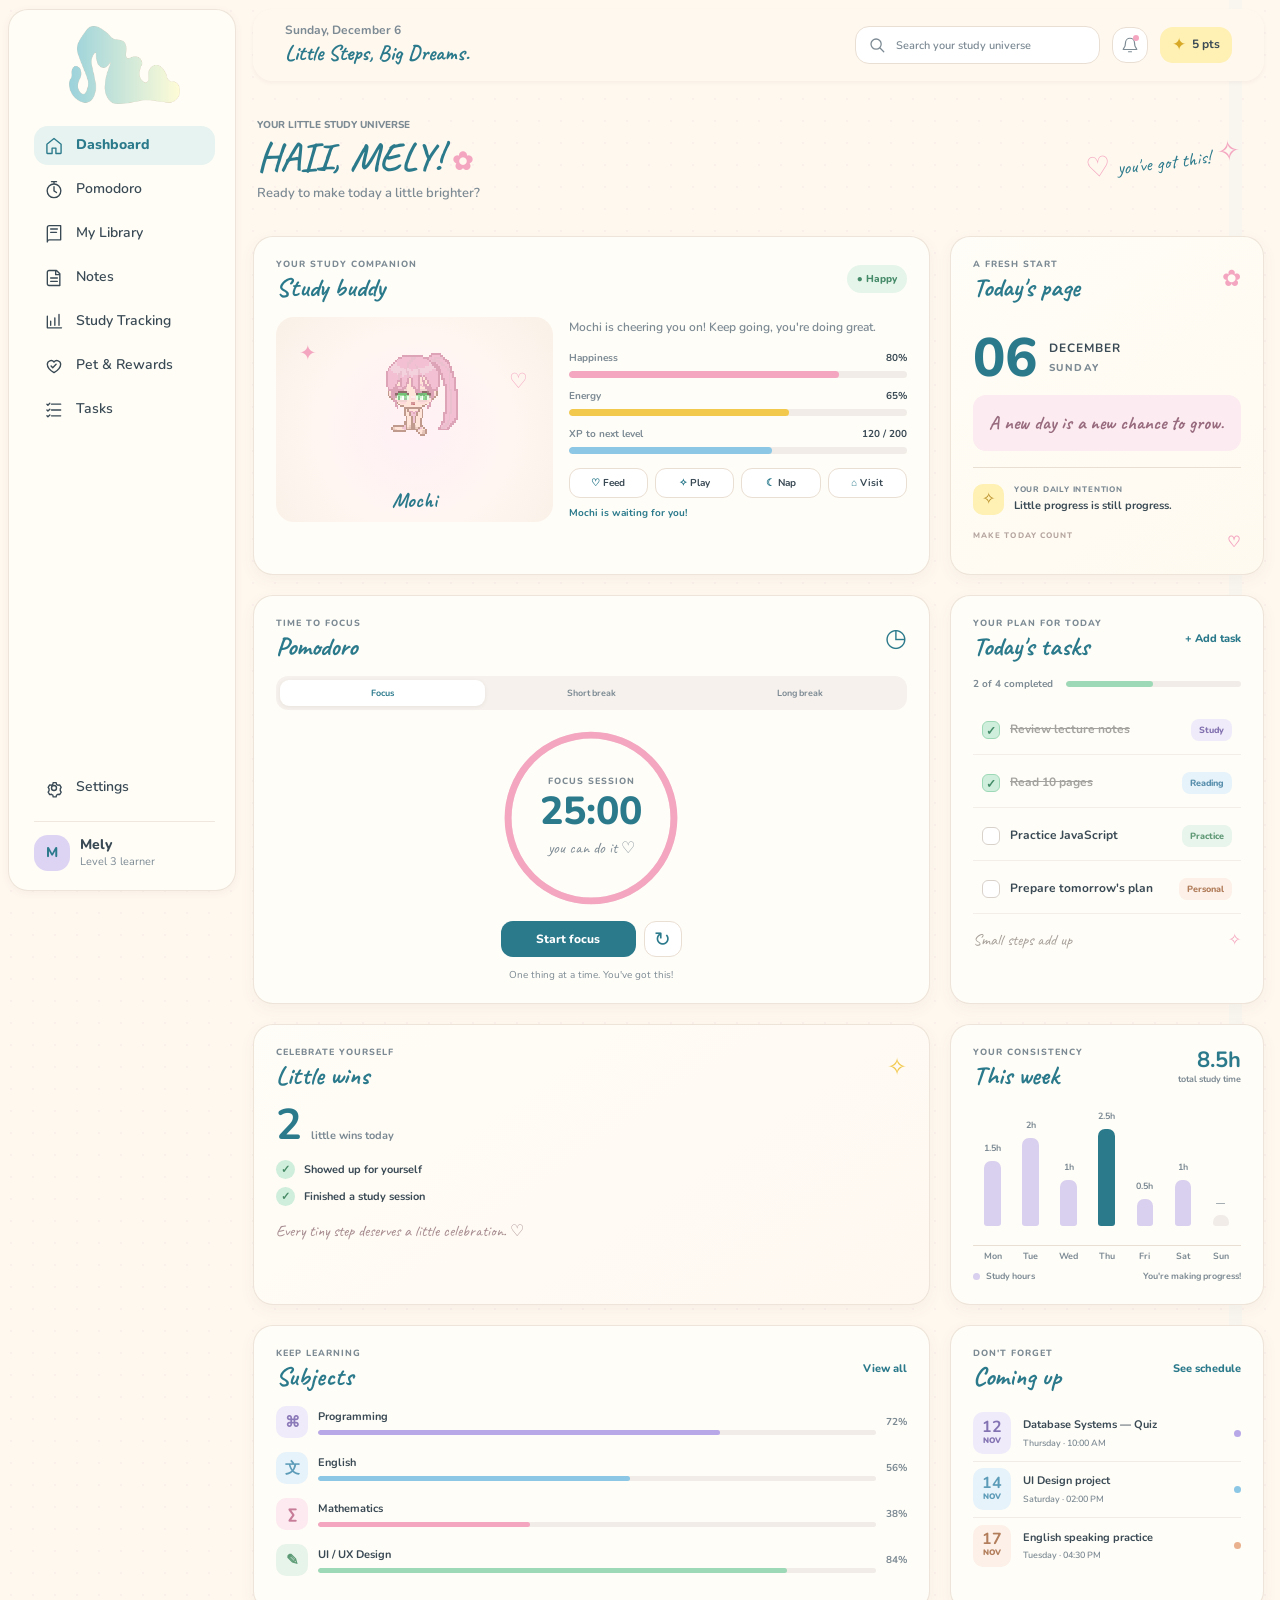
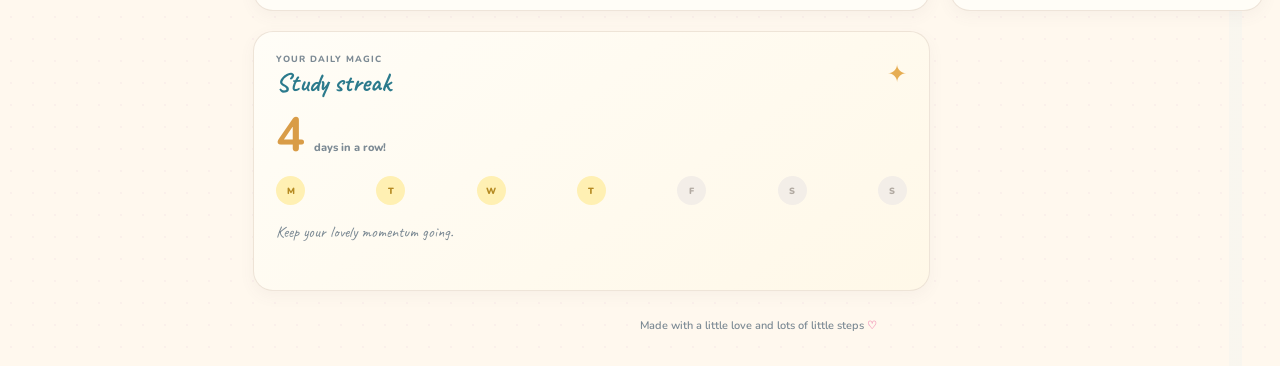
==== frontend/index.html @ 2588ed0c "Add missing MELIO project files" ====
<!DOCTYPE html>
<html lang="en">
<head>
  <meta charset="UTF-8">
  <meta name="viewport" content="width=device-width, initial-scale=1.0">
  <meta name="theme-color" content="#fff8ee">
  <title>Dashboard | MELIO</title>
  <link rel="preconnect" href="https://fonts.googleapis.com">
  <link rel="preconnect" href="https://fonts.gstatic.com" crossorigin>
  <link href="https://fonts.googleapis.com/css2?family=Caveat:wght@600;700&family=Nunito:wght@400;500;600;700;800&display=swap" rel="stylesheet">
  <link rel="stylesheet" href="css/style.css">
  <link rel="stylesheet" href="css/layout.css">
  <link rel="stylesheet" href="css/components.css">
  <link rel="stylesheet" href="css/pages.css">
</head>
<body class="dashboard-page">
  <div class="dashboard-shell">
    <aside class="sidebar" id="sidebar" aria-label="Main navigation">
      <a class="sidebar-brand" href="index.html" aria-label="MELIO home">
        <img src="assets/images/logo2.png" alt="MELIO" class="sidebar-logo">
      </a>

      <button class="sidebar-toggle" id="sidebar-toggle" type="button" aria-label="Collapse sidebar" aria-expanded="true">
        <svg viewBox="0 0 24 24" aria-hidden="true"><path d="M14.5 5 7.5 12l7 7"/></svg>
      </button>

      <nav class="sidebar-nav">
        <a class="nav-link active" href="index.html" data-page="dashboard" title="Dashboard">
          <svg viewBox="0 0 24 24" aria-hidden="true"><path d="m3.5 10 8.5-7 8.5 7v10a1 1 0 0 1-1 1h-5.2v-6.5H9.7V21H4.5a1 1 0 0 1-1-1z"/></svg><span>Dashboard</span>
        </a>
        <a class="nav-link" href="#pomodoro" data-page="pomodoro" title="Pomodoro">
          <svg viewBox="0 0 24 24" aria-hidden="true"><circle cx="12" cy="13" r="8.2"/><path d="M12 8v5l3 2M9 2h6M12 2v2"/></svg><span>Pomodoro</span>
        </a>
        <a class="nav-link" href="#library" data-page="library" title="My Library">
          <svg viewBox="0 0 24 24" aria-hidden="true"><path d="M4 4.5A2.5 2.5 0 0 1 6.5 2H20v17H6.5A2.5 2.5 0 0 0 4 21.5zM4 4.5v17M8 6h8M8 10h7"/></svg><span>My Library</span>
        </a>
        <a class="nav-link" href="#notes" data-page="notes" title="Notes">
          <svg viewBox="0 0 24 24" aria-hidden="true"><path d="M6 3h9l4 4v14H6a2 2 0 0 1-2-2V5a2 2 0 0 1 2-2zM14 3v5h5M8 12h8M8 16h8"/></svg><span>Notes</span>
        </a>
        <a class="nav-link" href="#tracking" data-page="tracking" title="Study Tracking">
          <svg viewBox="0 0 24 24" aria-hidden="true"><path d="M4 19V5M4 19h17M8 16v-5M13 16V7M18 16V3"/></svg><span>Study Tracking</span>
        </a>
        <a class="nav-link" href="#pet" data-page="pet" title="Pet & Rewards">
          <svg viewBox="0 0 24 24" aria-hidden="true"><path d="M12 20s-8-4.6-8-10a4.5 4.5 0 0 1 8-2.8A4.5 4.5 0 0 1 20 10c0 5.4-8 10-8 10z"/><path d="m8.5 12 2 2 4-4"/></svg><span>Pet &amp; Rewards</span>
        </a>
        <a class="nav-link" href="#tasks" data-page="tasks" title="Tasks">
          <svg viewBox="0 0 24 24" aria-hidden="true"><path d="M9 5h11M9 12h11M9 19h11M3.5 5l1.2 1.2L7 4M3.5 12l1.2 1.2L7 11M3.5 19l1.2 1.2L7 18"/></svg><span>Tasks</span>
        </a>
      </nav>

      <div class="sidebar-bottom">
        <a class="nav-link" href="#settings" data-page="settings" title="Settings">
          <svg viewBox="0 0 24 24" aria-hidden="true"><circle cx="12" cy="12" r="3"/><path d="m19.4 15 .1.1 1.1 1.8-1.8 3.1-2.1-.5a8 8 0 0 1-1.7 1l-.4 2.1h-3.6l-.4-2.1a8 8 0 0 1-1.7-1l-2.1.5L5 16.9l1.1-1.8a8 8 0 0 1 0-2l-1.1-1.8 1.8-3.1 2.1.5a8 8 0 0 1 1.7-1l.4-2.1h3.6l.4 2.1a8 8 0 0 1 1.7 1l2.1-.5 1.8 3.1-1.1 1.8a8 8 0 0 1 0 2z"/></svg><span>Settings</span>
        </a>
        <div class="profile-mini">
          <div class="profile-avatar">M</div>
          <div class="profile-copy"><strong>Mely</strong><span>Level 3 learner</span></div>
        </div>
      </div>
    </aside>

    <main class="dashboard-main">
      <header class="topbar">
        <div class="topbar-copy">
          <span class="today-date" id="today-date">Tuesday, November 10</span>
          <p class="topbar-slogan">Little Steps, Big Dreams.</p>
        </div>
        <div class="topbar-actions">
          <label class="search-box">
            <svg viewBox="0 0 24 24" aria-hidden="true"><circle cx="10.8" cy="10.8" r="6.8"/><path d="m16 16 5 5"/></svg>
            <input id="dashboard-search" type="search" placeholder="Search your study universe" aria-label="Search dashboard">
          </label>
          <button class="icon-button notification-button" type="button" aria-label="Notifications">
            <svg viewBox="0 0 24 24" aria-hidden="true"><path d="M18 9a6 6 0 0 0-12 0c0 7-3 7-3 9h18c0-2-3-2-3-9M10 21h4"/></svg><i></i>
          </button>
          <div class="points-chip"><span class="star">✦</span><strong id="points-total">5 pts</strong></div>
        </div>
      </header>

      <section class="welcome-row">
        <div>
          <p class="eyebrow">YOUR LITTLE STUDY UNIVERSE</p>
          <h1>HAII, MELY! <span class="wave">✿</span></h1>
          <p class="welcome-subtitle">Ready to make today a little brighter?</p>
        </div>
        <div class="welcome-sticker" aria-hidden="true">♡ <span>you've got this!</span> ✧</div>
      </section>

      <section class="dashboard-grid" aria-label="Dashboard overview">
        <article class="dash-card study-buddy-card" id="pet">
          <div class="card-heading">
            <div><span class="card-kicker">YOUR STUDY COMPANION</span><h2>Study buddy</h2></div>
            <span class="soft-pill mint-pill">● Happy</span>
          </div>
          <div class="buddy-content">
            <div class="buddy-art">
              <span class="buddy-spark spark-one">✦</span><span class="buddy-spark spark-two">♡</span>
              <img src="assets/images/pet/dashboard pet.png" alt="Your study pet, Mochi" onerror="this.src='assets/images/pet/pet1.png'">
              <span class="buddy-name">Mochi</span>
            </div>
            <div class="buddy-stats">
              <p class="buddy-message">Mochi is cheering you on! Keep going, you're doing great.</p>
              <div class="stat-line"><div class="stat-label"><span>Happiness</span><strong>80%</strong></div><div class="progress-track pink-track"><span style="width:80%"></span></div></div>
              <div class="stat-line"><div class="stat-label"><span>Energy</span><strong>65%</strong></div><div class="progress-track yellow-track"><span style="width:65%"></span></div></div>
              <div class="stat-line"><div class="stat-label"><span>XP to next level</span><strong>120 / 200</strong></div><div class="progress-track blue-track"><span style="width:60%"></span></div></div>
              <div class="buddy-actions">
                <button class="pet-action" data-pet-action="Feed"><span>♡</span>Feed</button>
                <button class="pet-action" data-pet-action="Play"><span>✧</span>Play</button>
                <button class="pet-action" data-pet-action="Nap"><span>☾</span>Nap</button>
                <button class="pet-action" data-pet-action="Visit"><span>⌂</span>Visit</button>
              </div>
              <p class="pet-feedback" id="pet-feedback" aria-live="polite">Mochi is waiting for you!</p>
            </div>
          </div>
        </article>

        <article class="dash-card today-page-card">
          <div class="card-heading"><div><span class="card-kicker">A FRESH START</span><h2>Today's page</h2></div><span class="tiny-flower">✿</span></div>
          <div class="page-date"><span id="page-day">10</span><div><strong id="page-month">NOVEMBER</strong><small id="page-weekday">TUESDAY</small></div></div>
          <div class="page-note">A new day is a new chance to grow.</div>
          <div class="page-divider"></div>
          <div class="page-goal"><span class="goal-icon">✧</span><div><small>YOUR DAILY INTENTION</small><strong>Little progress is still progress.</strong></div></div>
          <div class="page-bottom"><span>MAKE TODAY COUNT</span><span>♡</span></div>
        </article>

        <article class="dash-card pomodoro-card" id="pomodoro">
          <div class="card-heading"><div><span class="card-kicker">TIME TO FOCUS</span><h2>Pomodoro</h2></div><span class="timer-icon">◷</span></div>
          <div class="timer-tabs" role="group" aria-label="Timer mode">
            <button class="timer-tab active" data-minutes="25" data-mode="Focus">Focus</button>
            <button class="timer-tab" data-minutes="5" data-mode="Short break">Short break</button>
            <button class="timer-tab" data-minutes="15" data-mode="Long break">Long break</button>
          </div>
          <div class="timer-face">
            <svg class="timer-ring" viewBox="0 0 220 220" aria-hidden="true"><circle class="ring-bg" cx="110" cy="110" r="96"/><circle class="ring-progress" id="timer-progress" cx="110" cy="110" r="96"/></svg>
            <div class="timer-center"><span id="timer-mode">FOCUS SESSION</span><strong id="timer-display">25:00</strong><small>you can do it ♡</small></div>
          </div>
          <div class="timer-controls"><button class="primary-button" id="timer-start">Start focus</button><button class="reset-button" id="timer-reset" aria-label="Reset timer">↻</button></div>
          <p class="timer-caption" id="timer-caption">One thing at a time. You've got this!</p>
        </article>

        <article class="dash-card tasks-card" id="tasks">
          <div class="card-heading"><div><span class="card-kicker">YOUR PLAN FOR TODAY</span><h2>Today's tasks</h2></div><button class="text-link" id="add-task-button" type="button">+ Add task</button></div>
          <div class="task-summary"><span id="task-count">2 of 4 completed</span><div class="progress-track task-progress"><span id="task-progress-fill" style="width:50%"></span></div></div>
          <form class="quick-task-form" id="quick-task-form" hidden><input id="new-task-input" type="text" maxlength="70" placeholder="What do you need to do?" aria-label="New task"><button type="submit">Add</button></form>
          <ul class="task-list" id="task-list">
            <li class="task-item completed"><label><input type="checkbox" checked><span class="custom-check"></span><span class="task-text">Review lecture notes</span></label><span class="task-tag tag-lavender">Study</span></li>
            <li class="task-item completed"><label><input type="checkbox" checked><span class="custom-check"></span><span class="task-text">Read 10 pages</span></label><span class="task-tag tag-blue">Reading</span></li>
            <li class="task-item"><label><input type="checkbox"><span class="custom-check"></span><span class="task-text">Practice JavaScript</span></label><span class="task-tag tag-mint">Practice</span></li>
            <li class="task-item"><label><input type="checkbox"><span class="custom-check"></span><span class="task-text">Prepare tomorrow's plan</span></label><span class="task-tag tag-peach">Personal</span></li>
          </ul>
          <div class="task-footer"><span>Small steps add up</span><span>✧</span></div>
        </article>

        <article class="dash-card little-wins-card">
          <div class="card-heading"><div><span class="card-kicker">CELEBRATE YOURSELF</span><h2>Little wins</h2></div><span class="win-icon">✧</span></div>
          <div class="wins-number"><strong id="wins-number">2</strong><span>little wins today</span></div>
          <div class="win-row"><span class="win-check">✓</span><span>Showed up for yourself</span></div>
          <div class="win-row"><span class="win-check">✓</span><span>Finished a study session</span></div>
          <p class="wins-quote">Every tiny step deserves a little celebration. ♡</p>
        </article>

        <article class="dash-card week-card">
          <div class="card-heading"><div><span class="card-kicker">YOUR CONSISTENCY</span><h2>This week</h2></div><span class="week-total"><strong>8.5h</strong><small>total study time</small></span></div>
          <div class="week-chart" aria-label="Weekly study hours">
            <div class="chart-column"><span class="bar-value">1.5h</span><div class="chart-bar" style="height:48%"></div><small>Mon</small></div>
            <div class="chart-column"><span class="bar-value">2h</span><div class="chart-bar" style="height:65%"></div><small>Tue</small></div>
            <div class="chart-column"><span class="bar-value">1h</span><div class="chart-bar" style="height:34%"></div><small>Wed</small></div>
            <div class="chart-column"><span class="bar-value">2.5h</span><div class="chart-bar today-bar" style="height:82%"></div><small>Thu</small></div>
            <div class="chart-column"><span class="bar-value">0.5h</span><div class="chart-bar" style="height:20%"></div><small>Fri</small></div>
            <div class="chart-column"><span class="bar-value">1h</span><div class="chart-bar" style="height:34%"></div><small>Sat</small></div>
            <div class="chart-column"><span class="bar-value">—</span><div class="chart-bar empty-bar" style="height:8%"></div><small>Sun</small></div>
          </div>
          <div class="chart-legend"><span><i></i> Study hours</span><span>You're making progress!</span></div>
        </article>

        <article class="dash-card subjects-card" id="tracking">
          <div class="card-heading"><div><span class="card-kicker">KEEP LEARNING</span><h2>Subjects</h2></div><a class="text-link" href="#tracking">View all</a></div>
          <div class="subject-row"><div class="subject-icon subject-purple">⌘</div><div class="subject-info"><strong>Programming</strong><div class="progress-track"><span style="width:72%"></span></div></div><b>72%</b></div>
          <div class="subject-row"><div class="subject-icon subject-blue">文</div><div class="subject-info"><strong>English</strong><div class="progress-track blue-track"><span style="width:56%"></span></div></div><b>56%</b></div>
          <div class="subject-row"><div class="subject-icon subject-pink">∑</div><div class="subject-info"><strong>Mathematics</strong><div class="progress-track pink-track"><span style="width:38%"></span></div></div><b>38%</b></div>
          <div class="subject-row"><div class="subject-icon subject-mint">✎</div><div class="subject-info"><strong>UI / UX Design</strong><div class="progress-track mint-track"><span style="width:84%"></span></div></div><b>84%</b></div>
        </article>

        <article class="dash-card upcoming-card">
          <div class="card-heading"><div><span class="card-kicker">DON'T FORGET</span><h2>Coming up</h2></div><a class="text-link" href="#tasks">See schedule</a></div>
          <div class="upcoming-item"><div class="upcoming-date"><strong>12</strong><small>NOV</small></div><div class="upcoming-copy"><strong>Database Systems — Quiz</strong><span>Thursday · 10:00 AM</span></div><span class="event-dot lavender-dot"></span></div>
          <div class="upcoming-item"><div class="upcoming-date blue-date"><strong>14</strong><small>NOV</small></div><div class="upcoming-copy"><strong>UI Design project</strong><span>Saturday · 02:00 PM</span></div><span class="event-dot blue-dot"></span></div>
          <div class="upcoming-item"><div class="upcoming-date peach-date"><strong>17</strong><small>NOV</small></div><div class="upcoming-copy"><strong>English speaking practice</strong><span>Tuesday · 04:30 PM</span></div><span class="event-dot peach-dot"></span></div>
        </article>

        <article class="dash-card streak-card">
          <div class="card-heading"><div><span class="card-kicker">YOUR DAILY MAGIC</span><h2>Study streak</h2></div><span class="streak-flame">✦</span></div>
          <div class="streak-number"><strong>4</strong><span>days in a row!</span></div>
          <div class="streak-days"><span class="streak-done">M</span><span class="streak-done">T</span><span class="streak-done">W</span><span class="streak-done">T</span><span>F</span><span>S</span><span>S</span></div>
          <p class="streak-message">Keep your lovely momentum going.</p>
        </article>
      </section>
      <footer class="dashboard-footer">Made with a little love and lots of little steps <span>♡</span></footer>
    </main>
  </div>
  <div class="toast" id="toast" role="status" aria-live="polite"></div>
  <script src="js/sidebar.js"></script>
  <script src="js/navigation.js"></script>
  <script src="js/main.js"></script>
</body>
</html>
---- frontend/css/style.css ----
/* =========================================================
   MELIO — Design System
   Little Steps, Big Dreams.
   ========================================================= */

/* ---------- 1. Design tokens (rənglər, ölçülər) ---------- */
:root {
  /* Fon rəngləri */
  --cream: #fff8ec;
  --ivory: #fffdf7;

  /* Pastel palitra */
  --pink: #f8c8dc;
  --blue: #bfe3f7;
  --lavender: #d9ccf5;
  --mint: #c9ebd8;
  --yellow: #fff1b8;
  --peach: #ffd9c2;

  /* Vurğu (düymə, link, focus) rəngləri */
  --accent: #d45c8a;
  --accent-dark: #b8466f;
  --accent-soft: #fde4ee;

  /* Mətn rəngləri */
  --ink: #4a3f4b;
  --ink-soft: #7b6f7d;

  /* Status rəngləri */
  --success-bg: #dff4e8;
  --success-text: #2f7a54;
  --error-bg: #fde0e0;
  --error-text: #b23a3a;

  /* Fontlar */
  --font-heading: "Fredoka", "Segoe UI", sans-serif;
  --font-body: "Nunito", "Segoe UI", sans-serif;

  /* Forma və kölgə */
  --radius-sm: 12px;
  --radius-md: 20px;
  --radius-lg: 28px;
  --shadow-soft: 0 6px 18px rgba(120, 90, 120, 0.12);
  --shadow-card: 0 10px 30px rgba(120, 90, 120, 0.15);

  /* Məsafələr */
  --space-1: 0.5rem;
  --space-2: 1rem;
  --space-3: 1.5rem;
  --space-4: 2rem;
}

/* ---------- 2. Reset və əsas ayarlar ---------- */
*,
*::before,
*::after {
  box-sizing: border-box;
}

html {
  font-size: 16px;
}

body {
  margin: 0;
  min-height: 100vh;
  font-family: var(--font-body);
  color: var(--ink);
  line-height: 1.6;
  background-color: var(--cream);
  /* Dəftər nöqtələri (dotted notebook) effekti */
  background-image: radial-gradient(rgba(212, 92, 138, 0.13) 1.2px, transparent 1.2px);
  background-size: 22px 22px;
}

/* ---------- 3. Tipoqrafiya ---------- */
h1,
h2,
h3 {
  font-family: var(--font-heading);
  font-weight: 600;
  line-height: 1.2;
  margin: 0 0 var(--space-1);
}

h1 { font-size: 2rem; }
h2 { font-size: 1.5rem; }
h3 { font-size: 1.2rem; }

p {
  margin: 0 0 var(--space-2);
}

a {
  color: var(--accent);
  font-weight: 700;
  text-decoration: none;
}

a:hover {
  color: var(--accent-dark);
  text-decoration: underline;
}

.text-soft {
  color: var(--ink-soft);
}

.text-center {
  text-align: center;
}

/* ---------- 4. Logo ---------- */
.logo {
  font-family: var(--font-heading);
  font-size: 2.4rem;
  font-weight: 700;
  letter-spacing: 3px;
  color: var(--accent);
  margin: 0;
}

.slogan {
  font-family: var(--font-heading);
  color: var(--ink-soft);
  margin: 0;
}

/* ---------- 5. Kartlar ---------- */
.card {
  position: relative;
  background-color: var(--ivory);
  border-radius: var(--radius-lg);
  box-shadow: var(--shadow-card);
  padding: var(--space-4);
  border: 2px solid rgba(255, 255, 255, 0.8);
}

/* Washi tape (kağız lent) dekorasiyası */
.card--taped::before {
  content: "";
  position: absolute;
  top: -14px;
  left: 50%;
  width: 110px;
  height: 28px;
  transform: translateX(-50%) rotate(-3deg);
  background-color: var(--yellow);
  opacity: 0.9;
  border-radius: 4px;
  box-shadow: var(--shadow-soft);
  background-image: repeating-linear-gradient(
    45deg,
    rgba(255, 255, 255, 0.5) 0 6px,
    transparent 6px 12px
  );
}

/* ---------- 6. Düymələr ---------- */
.btn {
  display: inline-flex;
  align-items: center;
  justify-content: center;
  gap: var(--space-1);
  padding: 0.8rem 1.6rem;
  font-family: var(--font-heading);
  font-size: 1.05rem;
  font-weight: 600;
  border: none;
  border-radius: 999px;
  cursor: pointer;
  transition: transform 0.15s ease, box-shadow 0.15s ease, background-color 0.15s ease;
}

.btn:hover {
  transform: translateY(-2px);
  text-decoration: none;
}

.btn:active {
  transform: translateY(0);
}

.btn:disabled {
  opacity: 0.6;
  cursor: not-allowed;
  transform: none;
}

.btn-primary {
  background-color: var(--accent);
  color: #ffffff;
  box-shadow: 0 5px 0 var(--accent-dark);
}

.btn-primary:hover {
  background-color: var(--accent-dark);
  color: #ffffff;
}

.btn-block {
  width: 100%;
}

/* ---------- 7. Form elementləri ---------- */
.form-group {
  margin-bottom: var(--space-3);
}

.form-label {
  display: block;
  margin-bottom: 0.35rem;
  font-weight: 700;
  font-size: 0.95rem;
}

.form-input {
  width: 100%;
  padding: 0.8rem 1rem;
  font-family: var(--font-body);
  font-size: 1rem;
  color: var(--ink);
  background-color: #ffffff;
  border: 2px solid var(--lavender);
  border-radius: var(--radius-sm);
  transition: border-color 0.15s ease, box-shadow 0.15s ease;
}

.form-input::placeholder {
  color: #b5a9b8;
}

.form-input:focus {
  outline: none;
  border-color: var(--accent);
  box-shadow: 0 0 0 4px var(--accent-soft);
}

/* Validation xətası olan input */
.form-input.is-invalid {
  border-color: var(--error-text);
}

/* Input-un altındakı kiçik xəta mətni */
.field-error {
  margin: 0.35rem 0 0;
  min-height: 1.2em;
  font-size: 0.85rem;
  font-weight: 600;
  color: var(--error-text);
}

/* Password input + göz düyməsi üçün sarğı */
.input-wrap {
  position: relative;
}

.input-wrap .form-input {
  padding-right: 3rem;
}

.toggle-password {
  position: absolute;
  top: 50%;
  right: 0.6rem;
  transform: translateY(-50%);
  padding: 0.3rem 0.5rem;
  font-size: 1.2rem;
  line-height: 1;
  background: transparent;
  border: none;
  border-radius: var(--radius-sm);
  cursor: pointer;
}

.toggle-password:focus-visible {
  outline: 3px solid var(--accent-soft);
}

/* ---------- 8. Alert (error / success) mesajları ---------- */
.alert {
  margin-bottom: var(--space-3);
  padding: 0.8rem 1rem;
  border-radius: var(--radius-sm);
  font-weight: 700;
  font-size: 0.95rem;
}

.alert[hidden] {
  display: none;
}

.alert-error {
  background-color: var(--error-bg);
  color: var(--error-text);
}

.alert-success {
  background-color: var(--success-bg);
  color: var(--success-text);
}

/* ---------- 9. Responsive ---------- */
@media (max-width: 480px) {
  h1 { font-size: 1.6rem; }
  .card { padding: var(--space-3); }
  .logo { font-size: 2rem; }
}
---- frontend/css/layout.css ----
/* MELIO dashboard layout — Figma dashboard frame: 1440 × 2000 */
:root {
  --melio-bg: #FFF8EE;
  --melio-card: #FFFDF7;
  --melio-teal: #2B7A8C;
  --melio-ink: #3A4A55;
  --melio-muted: #7C8A94;
  --melio-line: #EADFD3;
  --melio-pink: #FDE4EE;
  --melio-pink-strong: #F4A6C0;
  --melio-mint: #CFEEDC;
  --melio-mint-strong: #9ED9B7;
  --melio-blue: #CFE8F6;
  --melio-blue-strong: #8CC7E6;
  --melio-yellow: #FFF0B3;
  --melio-yellow-strong: #F2C94C;
  --melio-peach: #FBDCC8;
  --melio-lavender: #DDD4F3;
  --melio-lavender-strong: #B9A8E8;
  --font-display: "Caveat", cursive;
  --font-ui: "Nunito", sans-serif;
}
.dashboard-page {
  background-color: var(--melio-bg);
  background-image:
    radial-gradient(rgba(236, 210, 221, .22) 1px, transparent 1px),
    linear-gradient(90deg, transparent 0 96%, rgba(207,232,246,.13) 96% 97%, transparent 97%);
  background-size: 22px 22px, 100% 60px;
  color: var(--melio-ink);
  font-family: var(--font-ui);
}
.dashboard-shell { min-height: 100vh; }
.sidebar {
  position: fixed;
  z-index: 30;
  inset: 9px auto 9px 8px;
  width: 228px;
  display: flex;
  flex-direction: column;
  padding: 12px 20px 14px 25px;
  overflow: hidden;
  background: rgba(255,253,247,.94);
  border: 1px solid rgba(234,223,211,.8);
  border-radius: 20px;
  box-shadow: 0 2px 8px rgba(115,84,102,.06);
  transition: width .28s ease, padding .28s ease;
}
.sidebar-brand { width: 100%; height: 86px; display:flex; align-items:center; justify-content:center; flex:0 0 auto; }
.sidebar-logo { display:block; width:111px; height:78px; object-fit:contain; }
.sidebar-toggle {
  position:absolute; top:45px; right:10px; width:25px; height:25px;
  display:grid; place-items:center; padding:0; border:1px solid var(--melio-line);
  border-radius:50%; color:var(--melio-muted); background:#fff; cursor:pointer;
  opacity:0; transition:opacity .2s, transform .2s;
}
.sidebar:hover .sidebar-toggle, .sidebar-toggle:focus-visible { opacity:1; }
.sidebar-toggle svg { width:14px; height:14px; fill:none; stroke:currentColor; stroke-width:1.8; stroke-linecap:round; stroke-linejoin:round; }
.sidebar-nav { display:flex; flex-direction:column; gap:5px; margin-top:18px; }
.nav-link {
  min-width:0; height:39px; display:flex; align-items:center; gap:12px;
  padding:0 10px; border-radius:14px; color:var(--melio-ink);
  font-size:14px; font-weight:600; white-space:nowrap; text-decoration:none;
  transition:background .18s, color .18s;
}
.nav-link:hover { background:#F8F1EA; color:var(--melio-teal); text-decoration:none; }
.nav-link.active { color:var(--melio-teal); background:#E7F3F0; font-weight:800; }
.nav-link svg { width:20px; height:20px; flex:0 0 20px; fill:none; stroke:currentColor; stroke-width:1.65; stroke-linecap:round; stroke-linejoin:round; }
.nav-link span { overflow:hidden; text-overflow:ellipsis; }
.sidebar-bottom { margin-top:auto; }
.profile-mini { height:55px; display:flex; align-items:center; gap:10px; padding:8px 0 0; margin-top:14px; border-top:1px solid #F0E8DF; overflow:hidden; white-space:nowrap; }
.profile-avatar { width:36px; height:36px; flex:0 0 36px; display:grid; place-items:center; border-radius:14px; background:var(--melio-lavender); color:var(--melio-teal); font-size:14px; font-weight:800; }
.profile-copy { display:flex; flex-direction:column; line-height:1.35; }
.profile-copy strong { font-size:14px; font-weight:800; }
.profile-copy span { font-size:11px; color:var(--melio-muted); }
.dashboard-main {
  width:calc(100% - 261px); max-width:1180px; min-height:100vh;
  margin-left:253px; padding:9px 8px 24px 0;
  transition:margin-left .28s ease, width .28s ease;
}
.topbar {
  position:sticky; top:9px; z-index:20; min-height:72px;
  display:flex; align-items:center; justify-content:space-between; gap:20px;
  padding:10px 32px; border-radius:20px; background:rgba(255,248,238,.94);
  box-shadow:0 2px 4px rgba(115,84,102,.06); backdrop-filter:blur(12px);
}
.topbar-copy { display:flex; flex-direction:column; line-height:1.25; }
.today-date { color:var(--melio-muted); font-size:12px; font-weight:700; }
.topbar-slogan { margin:2px 0 0; color:var(--melio-teal); font-family:var(--font-display); font-size:22px; font-weight:700; }
.topbar-actions { display:flex; align-items:center; gap:12px; }
.search-box { width:245px; height:38px; display:flex; align-items:center; gap:8px; padding:0 12px; border:1px solid var(--melio-line); border-radius:14px; background:#fff; }
.search-box svg { width:18px; height:18px; flex:0 0 18px; fill:none; stroke:var(--melio-muted); stroke-width:1.7; stroke-linecap:round; }
.search-box input { width:100%; min-width:0; border:0; outline:0; background:transparent; color:var(--melio-ink); font:600 11px var(--font-ui); }
.search-box input::placeholder { color:var(--melio-muted); opacity:1; }
.icon-button { position:relative; width:36px; height:36px; display:grid; place-items:center; border:1px solid var(--melio-line); border-radius:14px; background:#fff; color:var(--melio-muted); cursor:pointer; }
.icon-button svg { width:18px; height:18px; fill:none; stroke:currentColor; stroke-width:1.6; stroke-linecap:round; stroke-linejoin:round; }
.notification-button i { position:absolute; top:7px; right:8px; width:6px; height:6px; border-radius:50%; background:var(--melio-pink-strong); }
.points-chip { height:36px; display:flex; align-items:center; gap:6px; padding:0 12px; border-radius:13px; background:var(--melio-yellow); font-size:12px; }
.points-chip .star { color:#D7A927; font-size:17px; }
.welcome-row { display:flex; align-items:center; justify-content:space-between; min-height:155px; padding:24px 4px 20px; }
.eyebrow, .card-kicker { display:block; margin:0 0 3px; color:var(--melio-muted); font-size:10px; font-weight:800; letter-spacing:1.15px; }
.welcome-row h1 { margin:0; color:var(--melio-teal); font-family:var(--font-display); font-size:40px; line-height:1.05; }
.wave { color:var(--melio-pink-strong); font-family:var(--font-ui); font-size:25px; }
.welcome-subtitle { margin:5px 0 0; color:var(--melio-muted); font-size:13px; font-weight:600; }
.welcome-sticker { margin-right:20px; color:var(--melio-pink-strong); font-family:var(--font-display); font-size:28px; transform:rotate(-7deg); }
.welcome-sticker span { display:inline-block; color:var(--melio-teal); font-size:19px; }
.dashboard-grid { display:grid; grid-template-columns:minmax(0, 2.155fr) minmax(280px, 1fr); gap:20px; align-items:stretch; }
.dashboard-footer { padding:26px 0 8px; color:var(--melio-muted); text-align:center; font-size:11px; font-weight:600; }
.dashboard-footer span { color:var(--melio-pink-strong); }
.sidebar.collapsed { width:53px; padding:12px 7px 14px; }
.sidebar.collapsed .sidebar-brand { height:86px; }
.sidebar.collapsed .sidebar-logo { width:36px; height:36px; object-fit:cover; object-position:center; }
.sidebar.collapsed .sidebar-toggle { opacity:1; right:13px; top:88px; transform:rotate(180deg); }
.sidebar.collapsed .sidebar-nav { margin-top:20px; }
.sidebar.collapsed .nav-link { justify-content:center; gap:0; padding:0; }
.sidebar.collapsed .nav-link span, .sidebar.collapsed .profile-copy { display:none; }
.sidebar.collapsed .profile-mini { justify-content:center; }
.sidebar.collapsed + .dashboard-main { width:calc(100% - 86px); margin-left:78px; }
@media (max-width: 1050px) {
  .sidebar { width:205px; padding-left:17px; }
  .dashboard-main { width:calc(100% - 230px); margin-left:222px; }
  .dashboard-grid { grid-template-columns:minmax(0,1.5fr) minmax(260px,1fr); gap:14px; }
  .topbar { padding-inline:20px; }
  .search-box { width:205px; }
}
@media (max-width: 760px) {
  .sidebar { inset: auto 10px 10px; width:auto; height:64px; flex-direction:row; align-items:center; padding:5px 8px; border-radius:18px; }
  .sidebar-brand, .sidebar-toggle, .sidebar-bottom { display:none; }
  .sidebar-nav { width:100%; margin:0; flex-direction:row; justify-content:space-around; gap:2px; }
  .nav-link { width:42px; height:44px; justify-content:center; padding:0; }
  .nav-link span { display:none; }
  .sidebar.collapsed { width:auto; height:64px; padding:5px 8px; }
  .sidebar.collapsed .sidebar-nav { margin:0; }
  .sidebar.collapsed + .dashboard-main, .dashboard-main { width:auto; margin:0; padding:8px 12px 92px; }
  .topbar { position:relative; top:auto; padding:12px 14px; min-height:65px; }
  .topbar-actions { gap:7px; }
  .search-box { width:38px; padding:0 9px; }
  .search-box input { display:none; }
  .points-chip { padding:0 8px; }
  .welcome-row { min-height:125px; }
}
---- frontend/css/components.css ----
/* Dashboard cards and controls */
.dash-card {
  min-width:0; position:relative; padding:20px 22px;
  border:1px solid rgba(234,223,211,.8); border-radius:20px;
  background:var(--melio-card); box-shadow:0 5px 16px rgba(115,84,102,.055);
  overflow:hidden;
}
.card-heading { display:flex; align-items:center; justify-content:space-between; gap:12px; margin-bottom:15px; }
.card-heading h2 { margin:0; color:var(--melio-teal); font-family:var(--font-display); font-size:26px; font-weight:700; line-height:1.05; }
.card-kicker { font-size:9px; letter-spacing:1px; }
.soft-pill { padding:6px 10px; border-radius:20px; font-size:10px; font-weight:800; }
.mint-pill { color:#458A69; background:#E5F5E9; }
.study-buddy-card { min-height:300px; }
.buddy-content { display:grid; grid-template-columns: minmax(180px,.9fr) minmax(0,1.1fr); gap:16px; align-items:center; }
.buddy-art { position:relative; min-height:205px; display:flex; flex-direction:column; align-items:center; justify-content:center; border-radius:18px; background:radial-gradient(circle at 50% 55%,#FFF0F5 0,#FFF6F1 56%,#F9F0E7 100%); }
.buddy-art img { width:min(185px,90%); height:165px; object-fit:contain; image-rendering:pixelated; }
.buddy-name { margin-top:-2px; color:var(--melio-teal); font-family:var(--font-display); font-size:21px; font-weight:700; }
.buddy-spark { position:absolute; color:var(--melio-pink-strong); font-size:21px; }
.spark-one { top:20px; left:23px; }.spark-two { top:48px; right:25px; }
.buddy-message { margin:0 0 13px; color:var(--melio-muted); font-size:12px; font-weight:600; }
.stat-line { margin:10px 0; }
.stat-label { display:flex; justify-content:space-between; margin-bottom:5px; color:var(--melio-muted); font-size:10px; font-weight:700; }
.stat-label strong { color:var(--melio-ink); }
.progress-track { height:7px; overflow:hidden; border-radius:20px; background:#F1ECE7; }
.progress-track > span { display:block; height:100%; border-radius:inherit; background:var(--melio-lavender-strong); }
.pink-track > span { background:var(--melio-pink-strong); }
.yellow-track > span { background:var(--melio-yellow-strong); }
.blue-track > span { background:var(--melio-blue-strong); }
.mint-track > span { background:var(--melio-mint-strong); }
.buddy-actions { display:flex; gap:7px; margin-top:14px; }
.pet-action { flex:1; min-width:0; padding:7px 4px; border:1px solid var(--melio-line); border-radius:11px; background:#fff; color:var(--melio-ink); font:700 10px var(--font-ui); cursor:pointer; }
.pet-action span { margin-right:3px; color:var(--melio-teal); }
.pet-action:hover { background:var(--melio-pink); border-color:var(--melio-pink-strong); }
.pet-feedback { min-height:15px; margin:7px 0 0; color:var(--melio-teal); font-size:10px; font-weight:700; }
.today-page-card { min-height:300px; background:linear-gradient(145deg,#FFFDF7,#FFFAF0); }
.tiny-flower { color:var(--melio-pink-strong); font-size:23px; }
.page-date { display:flex; align-items:center; gap:12px; padding:14px 0 10px; }
.page-date > span { color:var(--melio-teal); font-size:54px; font-weight:800; line-height:1; }
.page-date div { display:flex; flex-direction:column; gap:2px; }
.page-date strong { color:var(--melio-ink); font-size:12px; letter-spacing:1px; }
.page-date small { color:var(--melio-muted); font-size:10px; font-weight:800; letter-spacing:1.5px; }
.page-note { padding:13px 14px; border-radius:13px; background:#FCEBF0; color:#986B7E; font-family:var(--font-display); font-size:19px; font-weight:700; text-align:center; }
.page-divider { height:1px; margin:16px 0; background:var(--melio-line); }
.page-goal { display:flex; gap:10px; align-items:center; }
.goal-icon { width:31px; height:31px; display:grid; place-items:center; border-radius:10px; background:var(--melio-yellow); color:#B58A22; }
.page-goal div { display:flex; flex-direction:column; }
.page-goal small { color:var(--melio-muted); font-size:8px; font-weight:800; letter-spacing:.8px; }
.page-goal strong { font-size:11px; }
.page-bottom { display:flex; justify-content:space-between; margin-top:15px; color:#B6A6A0; font-size:8px; font-weight:800; letter-spacing:1.1px; }
.page-bottom span:last-child { color:var(--melio-pink-strong); font-size:15px; }
.pomodoro-card { min-height:380px; }
.timer-icon { color:var(--melio-teal); font-size:25px; }
.timer-tabs { display:flex; gap:4px; padding:4px; border-radius:12px; background:#F6F1EC; }
.timer-tab { flex:1; padding:7px 3px; border:0; border-radius:9px; background:transparent; color:var(--melio-muted); font:700 9px var(--font-ui); cursor:pointer; }
.timer-tab.active { background:#fff; color:var(--melio-teal); box-shadow:0 1px 4px rgba(80,60,60,.08); }
.timer-face { width:190px; height:190px; position:relative; margin:13px auto 8px; display:grid; place-items:center; }
.timer-ring { position:absolute; inset:0; width:100%; height:100%; transform:rotate(-90deg); }
.timer-ring circle { fill:none; stroke-width:8; }
.ring-bg { stroke:#F2EAE6; }
.ring-progress { stroke:var(--melio-pink-strong); stroke-linecap:round; stroke-dasharray:603.2; stroke-dashoffset:0; transition:stroke-dashoffset .5s linear; }
.timer-center { display:flex; flex-direction:column; align-items:center; }
.timer-center span { color:var(--melio-muted); font-size:9px; font-weight:800; letter-spacing:1px; }
.timer-center strong { color:var(--melio-teal); font-size:39px; line-height:1.2; font-weight:800; font-variant-numeric:tabular-nums; }
.timer-center small { color:var(--melio-muted); font-family:var(--font-display); font-size:16px; }
.timer-controls { display:flex; justify-content:center; gap:8px; }
.primary-button { min-width:135px; padding:10px 18px; border:0; border-radius:12px; background:var(--melio-teal); color:#fff; font:800 12px var(--font-ui); cursor:pointer; }
.primary-button:hover { background:#236878; }
.reset-button { width:38px; border:1px solid var(--melio-line); border-radius:12px; background:#fff; color:var(--melio-teal); font-size:20px; cursor:pointer; }
.timer-caption { margin:10px 0 0; color:var(--melio-muted); font-size:10px; text-align:center; }
.tasks-card { min-height:380px; }
.text-link { padding:4px 0; border:0; background:none; color:var(--melio-teal); font:800 11px var(--font-ui); cursor:pointer; text-decoration:none; }
.text-link:hover { text-decoration:underline; }
.task-summary { display:flex; align-items:center; gap:13px; margin-bottom:14px; color:var(--melio-muted); font-size:10px; font-weight:700; }
.task-progress { flex:1; height:6px; }.task-progress > span { background:var(--melio-mint-strong); transition:width .2s; }
.task-list { display:flex; flex-direction:column; gap:4px; margin:0; padding:0; list-style:none; }
.task-item { min-height:49px; display:flex; align-items:center; justify-content:space-between; gap:10px; padding:7px 9px; border-bottom:1px solid #F3EEE8; }
.task-item label { display:flex; align-items:center; gap:10px; min-width:0; cursor:pointer; }
.task-item input { position:absolute; opacity:0; pointer-events:none; }
.custom-check { width:18px; height:18px; flex:0 0 18px; display:grid; place-items:center; border:1.5px solid #D9D2CB; border-radius:6px; background:#fff; }
.task-item input:checked + .custom-check { border-color:var(--melio-mint-strong); background:var(--melio-mint); }
.task-item input:checked + .custom-check::after { content:"✓"; color:#438B68; font-size:12px; font-weight:900; }
.task-text { overflow:hidden; color:var(--melio-ink); font-size:12px; font-weight:700; text-overflow:ellipsis; white-space:nowrap; }
.task-item.completed .task-text { color:#A5A3A0; text-decoration:line-through; }
.task-tag { padding:4px 8px; border-radius:8px; font-size:9px; font-weight:800; white-space:nowrap; }
.tag-lavender { background:#F0EBFA; color:#8272B0; }.tag-blue { background:#E7F3FA; color:#578EAC; }.tag-mint { background:#E8F5EC; color:#5E9875; }.tag-peach { background:#FCF0E8; color:#B27D5B; }
.task-footer { display:flex; justify-content:space-between; margin-top:14px; color:#A7A09A; font-family:var(--font-display); font-size:16px; }.task-footer span:last-child { color:var(--melio-pink-strong); }
.quick-task-form { display:flex; gap:7px; margin:0 0 12px; }.quick-task-form[hidden] { display:none; }
.quick-task-form input { min-width:0; flex:1; padding:8px 10px; border:1px solid var(--melio-line); border-radius:9px; font:600 11px var(--font-ui); }
.quick-task-form button { padding:0 12px; border:0; border-radius:9px; background:var(--melio-teal); color:white; font:800 11px var(--font-ui); cursor:pointer; }
.little-wins-card { min-height:245px; background:linear-gradient(145deg,#FFFDF7,#FFF8F1); }
.win-icon { color:var(--melio-yellow-strong); font-size:24px; }
.wins-number { display:flex; align-items:baseline; gap:9px; margin:7px 0 13px; }
.wins-number strong { color:var(--melio-teal); font-size:43px; line-height:1; }.wins-number span { color:var(--melio-muted); font-size:11px; font-weight:700; }
.win-row { display:flex; align-items:center; gap:9px; margin:8px 0; font-size:11px; font-weight:700; }
.win-check { width:19px; height:19px; display:grid; place-items:center; border-radius:50%; background:var(--melio-mint); color:#478A66; font-size:11px; }
.wins-quote { margin:13px 0 0; color:#A68B8F; font-family:var(--font-display); font-size:16px; }
.week-card { min-height:245px; }
.week-total { display:flex; flex-direction:column; align-items:flex-end; }.week-total strong { color:var(--melio-teal); font-size:22px; line-height:1.1; }.week-total small { color:var(--melio-muted); font-size:9px; font-weight:700; }
.week-chart { height:142px; display:flex; align-items:flex-end; justify-content:space-around; gap:12px; padding:5px 7px 0; border-bottom:1px solid var(--melio-line); }
.chart-column { height:100%; flex:1; display:flex; flex-direction:column; justify-content:flex-end; align-items:center; gap:5px; }
.bar-value { color:var(--melio-muted); font-size:9px; font-weight:700; }
.chart-bar { width:min(25px,65%); min-height:7px; border-radius:7px 7px 3px 3px; background:#D9D0EF; }
.chart-bar.today-bar { background:var(--melio-teal); }.chart-bar.empty-bar { background:#F1ECE7; }
.chart-column small { color:var(--melio-muted); font-size:9px; font-weight:700; transform:translateY(18px); }
.chart-legend { display:flex; justify-content:space-between; margin-top:23px; color:var(--melio-muted); font-size:9px; font-weight:700; }
.chart-legend span:first-child { display:flex; align-items:center; gap:6px; }.chart-legend i { width:7px; height:7px; border-radius:50%; background:#D9D0EF; }
.subjects-card { min-height:260px; }
.subject-row { display:flex; align-items:center; gap:10px; margin:14px 0; }
.subject-icon { width:32px; height:32px; flex:0 0 32px; display:grid; place-items:center; border-radius:10px; font-size:15px; font-weight:800; }
.subject-purple { background:#F0EBFA; color:#8B7AB9; }.subject-blue { background:#E7F3FA; color:#5D9CB9; }.subject-pink { background:#FCEAF0; color:#C77C98; }.subject-mint { background:#E7F4EA; color:#5B9A74; }
.subject-info { min-width:0; flex:1; }.subject-info strong { display:block; margin-bottom:5px; font-size:11px; }.subject-info .progress-track { height:5px; }
.subject-row > b { color:var(--melio-muted); font-size:10px; }
.upcoming-card { min-height:260px; }
.upcoming-item { display:flex; align-items:center; gap:12px; min-height:56px; border-bottom:1px solid #F2ECE6; }
.upcoming-item:last-child { border-bottom:0; }
.upcoming-date { width:38px; height:42px; flex:0 0 38px; display:flex; flex-direction:column; align-items:center; justify-content:center; border-radius:10px; background:#F0EBFA; color:#8373B3; }
.upcoming-date strong { font-size:16px; line-height:1; }.upcoming-date small { font-size:8px; font-weight:900; }
.blue-date { background:#E7F3FA; color:#5D9CB9; }.peach-date { background:#FCF0E8; color:#B27D5B; }
.upcoming-copy { min-width:0; flex:1; display:flex; flex-direction:column; gap:2px; }.upcoming-copy strong { overflow:hidden; font-size:11px; text-overflow:ellipsis; white-space:nowrap; }.upcoming-copy span { color:var(--melio-muted); font-size:9px; font-weight:600; }
.event-dot { width:7px; height:7px; border-radius:50%; }.lavender-dot { background:var(--melio-lavender-strong); }.blue-dot { background:var(--melio-blue-strong); }.peach-dot { background:#E9B18E; }
.streak-card { min-height:260px; background:linear-gradient(145deg,#FFFDF7,#FFF8E8); }
.streak-flame { color:#E6AD52; font-size:24px; }.streak-number { display:flex; align-items:baseline; gap:9px; margin:12px 0 17px; }.streak-number strong { color:#D99C47; font-size:48px; line-height:1; }.streak-number span { color:var(--melio-muted); font-size:11px; font-weight:800; }
.streak-days { display:flex; justify-content:space-between; gap:5px; }.streak-days span { width:29px; height:29px; display:grid; place-items:center; border-radius:50%; background:#F3EEE8; color:#B2AAA2; font-size:9px; font-weight:900; }.streak-days .streak-done { background:#FFF0B3; color:#B58A22; }
.streak-message { margin:15px 0 0; color:var(--melio-muted); font-family:var(--font-display); font-size:16px; }
.toast { position:fixed; z-index:60; right:22px; bottom:22px; max-width:min(340px,calc(100vw - 44px)); padding:12px 17px; border:1px solid var(--melio-line); border-radius:13px; background:#fffdf7; color:var(--melio-teal); box-shadow:0 8px 28px rgba(60,50,50,.12); font-size:12px; font-weight:800; opacity:0; transform:translateY(10px); pointer-events:none; transition:opacity .2s,transform .2s; }
.toast.show { opacity:1; transform:translateY(0); }
@media (max-width: 1050px) {
  .dash-card { padding:17px; }.buddy-content { grid-template-columns:1fr; }.buddy-art { min-height:155px; }.buddy-art img { height:115px; }.buddy-name { font-size:17px; }
}
@media (max-width: 760px) {
  .dashboard-grid { grid-template-columns:minmax(0,1fr); gap:12px; }
  .welcome-row { padding:20px 2px; }.welcome-row h1 { font-size:34px; }.welcome-sticker { display:none; }
  .dash-card { padding:18px; }.buddy-content { grid-template-columns:minmax(0,.85fr) minmax(0,1.15fr); }
  .buddy-art { min-height:185px; }.buddy-art img { height:145px; }
  .topbar-copy { min-width:0; }.topbar-slogan { font-size:19px; }.today-date { font-size:10px; }
}
@media (max-width: 430px) {
  .buddy-content { grid-template-columns:1fr; }.buddy-art { min-height:170px; }
  .topbar-actions .notification-button { display:none; }.points-chip { height:32px; }
  .timer-face { width:175px; height:175px; }
}
---- frontend/css/pages.css ----
/* Dashboard page-specific refinements */
.dashboard-page h1, .dashboard-page h2, .dashboard-page p { letter-spacing:normal; }
.dashboard-page a:focus-visible, .dashboard-page button:focus-visible, .dashboard-page input:focus-visible {
  outline:3px solid rgba(140,199,230,.7); outline-offset:2px;
}
@media (prefers-reduced-motion: reduce) {
  *, *::before, *::after { scroll-behavior:auto !important; transition-duration:.01ms !important; animation-duration:.01ms !important; }
}
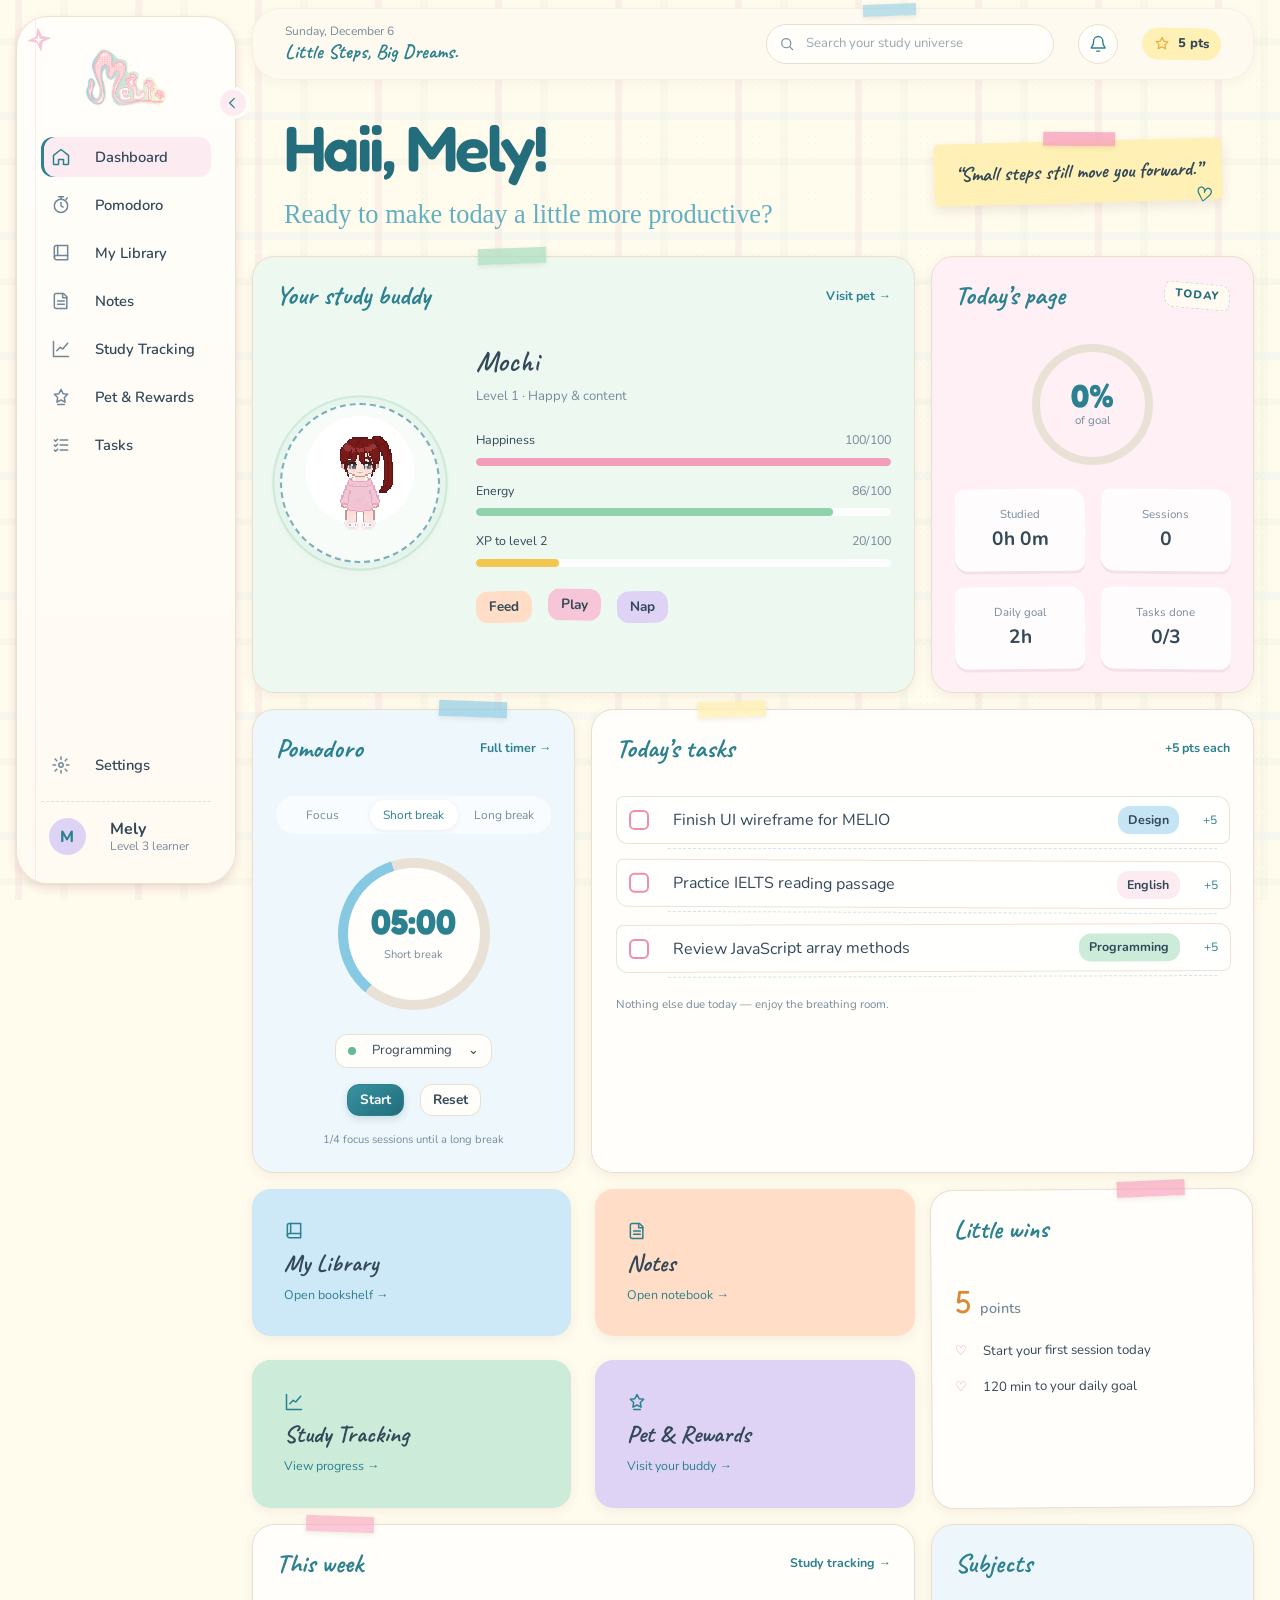
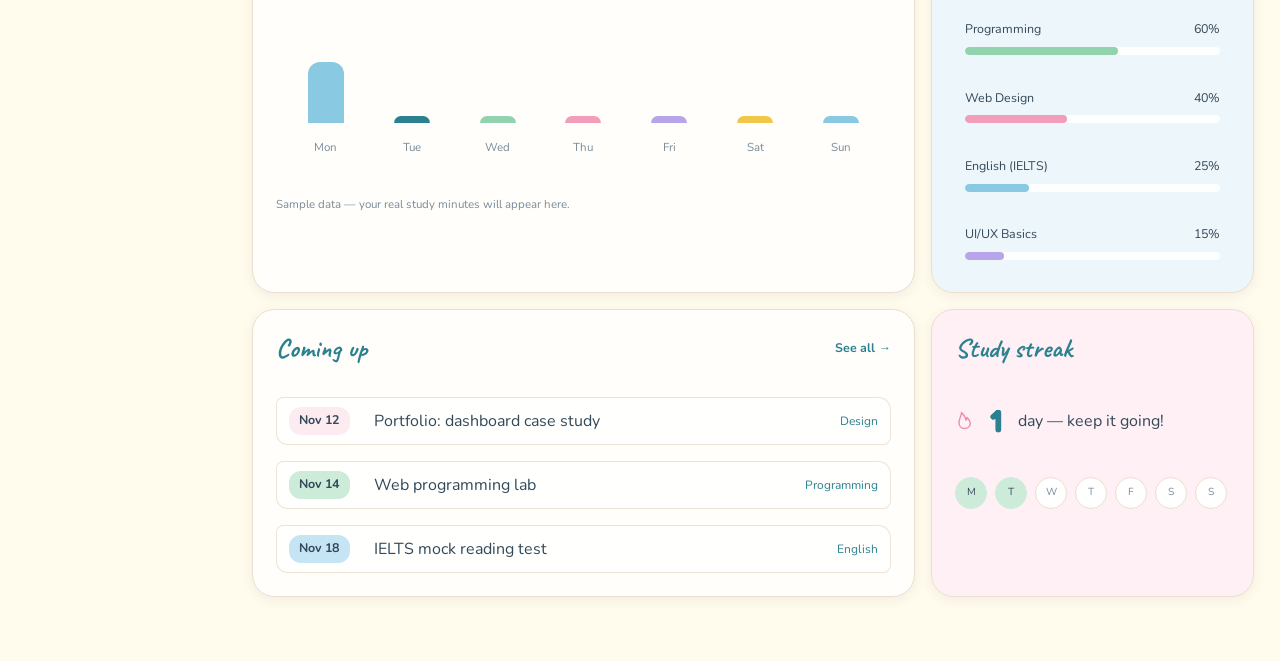
==== commit 806b7073: "Update backend structure" ====
--- a/frontend/index.html
+++ b/frontend/index.html
@@ -2,205 +2,252 @@
 <html lang="en">
 <head>
   <meta charset="UTF-8">
-  <meta name="viewport" content="width=device-width, initial-scale=1.0">
-  <meta name="theme-color" content="#fff8ee">
+  <meta name="viewport" content="width=device-width, initial-scale=1">
+  <meta name="api-base-url" content="http://localhost:5030">
   <title>Dashboard | MELIO</title>
+  <meta name="theme-color" content="#fffbed">
+
   <link rel="preconnect" href="https://fonts.googleapis.com">
   <link rel="preconnect" href="https://fonts.gstatic.com" crossorigin>
-  <link href="https://fonts.googleapis.com/css2?family=Caveat:wght@600;700&family=Nunito:wght@400;500;600;700;800&display=swap" rel="stylesheet">
-  <link rel="stylesheet" href="css/style.css">
+  <link
+    href="https://fonts.googleapis.com/css2?family=Caveat:wght@500;600;700&family=Fredoka:wght@500;600;700&family=Nunito:wght@400;600;700;800&display=swap"
+    rel="stylesheet">
+
+  <link rel="stylesheet" href="css/variables.css">
+  <link rel="stylesheet" href="css/reset.css">
+  <link rel="stylesheet" href="css/base.css">
+  <link rel="stylesheet" href="css/components.css">
   <link rel="stylesheet" href="css/layout.css">
-  <link rel="stylesheet" href="css/components.css">
-  <link rel="stylesheet" href="css/pages.css">
+  <link rel="stylesheet" href="css/pages/dashboard.css">
 </head>
-<body class="dashboard-page">
-  <div class="dashboard-shell">
-    <aside class="sidebar" id="sidebar" aria-label="Main navigation">
-      <a class="sidebar-brand" href="index.html" aria-label="MELIO home">
-        <img src="assets/images/logo2.png" alt="MELIO" class="sidebar-logo">
-      </a>
-
-      <button class="sidebar-toggle" id="sidebar-toggle" type="button" aria-label="Collapse sidebar" aria-expanded="true">
-        <svg viewBox="0 0 24 24" aria-hidden="true"><path d="M14.5 5 7.5 12l7 7"/></svg>
-      </button>
-
-      <nav class="sidebar-nav">
-        <a class="nav-link active" href="index.html" data-page="dashboard" title="Dashboard">
-          <svg viewBox="0 0 24 24" aria-hidden="true"><path d="m3.5 10 8.5-7 8.5 7v10a1 1 0 0 1-1 1h-5.2v-6.5H9.7V21H4.5a1 1 0 0 1-1-1z"/></svg><span>Dashboard</span>
-        </a>
-        <a class="nav-link" href="#pomodoro" data-page="pomodoro" title="Pomodoro">
-          <svg viewBox="0 0 24 24" aria-hidden="true"><circle cx="12" cy="13" r="8.2"/><path d="M12 8v5l3 2M9 2h6M12 2v2"/></svg><span>Pomodoro</span>
-        </a>
-        <a class="nav-link" href="#library" data-page="library" title="My Library">
-          <svg viewBox="0 0 24 24" aria-hidden="true"><path d="M4 4.5A2.5 2.5 0 0 1 6.5 2H20v17H6.5A2.5 2.5 0 0 0 4 21.5zM4 4.5v17M8 6h8M8 10h7"/></svg><span>My Library</span>
-        </a>
-        <a class="nav-link" href="#notes" data-page="notes" title="Notes">
-          <svg viewBox="0 0 24 24" aria-hidden="true"><path d="M6 3h9l4 4v14H6a2 2 0 0 1-2-2V5a2 2 0 0 1 2-2zM14 3v5h5M8 12h8M8 16h8"/></svg><span>Notes</span>
-        </a>
-        <a class="nav-link" href="#tracking" data-page="tracking" title="Study Tracking">
-          <svg viewBox="0 0 24 24" aria-hidden="true"><path d="M4 19V5M4 19h17M8 16v-5M13 16V7M18 16V3"/></svg><span>Study Tracking</span>
-        </a>
-        <a class="nav-link" href="#pet" data-page="pet" title="Pet & Rewards">
-          <svg viewBox="0 0 24 24" aria-hidden="true"><path d="M12 20s-8-4.6-8-10a4.5 4.5 0 0 1 8-2.8A4.5 4.5 0 0 1 20 10c0 5.4-8 10-8 10z"/><path d="m8.5 12 2 2 4-4"/></svg><span>Pet &amp; Rewards</span>
-        </a>
-        <a class="nav-link" href="#tasks" data-page="tasks" title="Tasks">
-          <svg viewBox="0 0 24 24" aria-hidden="true"><path d="M9 5h11M9 12h11M9 19h11M3.5 5l1.2 1.2L7 4M3.5 12l1.2 1.2L7 11M3.5 19l1.2 1.2L7 18"/></svg><span>Tasks</span>
-        </a>
-      </nav>
-
-      <div class="sidebar-bottom">
-        <a class="nav-link" href="#settings" data-page="settings" title="Settings">
-          <svg viewBox="0 0 24 24" aria-hidden="true"><circle cx="12" cy="12" r="3"/><path d="m19.4 15 .1.1 1.1 1.8-1.8 3.1-2.1-.5a8 8 0 0 1-1.7 1l-.4 2.1h-3.6l-.4-2.1a8 8 0 0 1-1.7-1l-2.1.5L5 16.9l1.1-1.8a8 8 0 0 1 0-2l-1.1-1.8 1.8-3.1 2.1.5a8 8 0 0 1 1.7-1l.4-2.1h3.6l.4 2.1a8 8 0 0 1 1.7 1l2.1-.5 1.8 3.1-1.1 1.8a8 8 0 0 1 0 2z"/></svg><span>Settings</span>
-        </a>
-        <div class="profile-mini">
-          <div class="profile-avatar">M</div>
-          <div class="profile-copy"><strong>Mely</strong><span>Level 3 learner</span></div>
+<body>
+  <noscript>
+    <p class="app-error">MELIO needs JavaScript enabled to load the application shell.</p>
+  </noscript>
+
+  <div id="app-root" aria-busy="true">
+    <div class="app-loading" role="status">Loading MELIO…</div>
+  </div>
+
+  <template id="dashboard-template">
+    <div class="dashboard-page">
+      <section class="dashboard-welcome" aria-labelledby="dashboard-title">
+        <div class="dashboard-welcome__copy">
+          <p class="dashboard-welcome__kicker" aria-hidden="true">Mely’s study journal <span>· Vol. 01</span></p>
+          <h1 id="dashboard-title">Haii, Mely!</h1>
+          <p class="dashboard-welcome__subtitle">Ready to make today a little more productive?</p>
         </div>
+        <aside class="quote-note" aria-label="Daily encouragement">
+          “Small steps still move you forward.” <span class="quote-note__heart" aria-hidden="true">♡</span>
+        </aside>
+      </section>
+
+      <div class="dashboard-grid">
+        <section class="dashboard-card dashboard-card--buddy" aria-labelledby="buddy-title">
+          <header class="dashboard-card__heading">
+            <h2 id="buddy-title">Your study buddy</h2>
+            <a class="dashboard-card__link" href="pet.html">Visit pet <span aria-hidden="true">→</span></a>
+          </header>
+          <div class="buddy-content">
+            <div class="buddy-avatar">
+              <img src="assets/images/pet/pet1.png" alt="Your pixel-art study buddy">
+            </div>
+            <div class="buddy-details">
+              <h3>Mochi</h3>
+              <p class="buddy-level">Level 1 · Happy &amp; content</p>
+
+              <div class="buddy-stat">
+                <span>Happiness</span>
+                <span class="buddy-stat__value">100/100</span>
+                <div class="progress-track" role="progressbar" aria-label="Mochi happiness" aria-valuemin="0" aria-valuemax="100" aria-valuenow="100">
+                  <span style="--progress: 100%; --progress-color: #f29db9"></span>
+                </div>
+              </div>
+              <div class="buddy-stat">
+                <span>Energy</span>
+                <span class="buddy-stat__value">86/100</span>
+                <div class="progress-track" role="progressbar" aria-label="Mochi energy" aria-valuemin="0" aria-valuemax="100" aria-valuenow="86">
+                  <span style="--progress: 86%; --progress-color: #8fd2ac"></span>
+                </div>
+              </div>
+              <div class="buddy-stat">
+                <span>XP to level 2</span>
+                <span class="buddy-stat__value">20/100</span>
+                <div class="progress-track" role="progressbar" aria-label="Experience to level 2" aria-valuemin="0" aria-valuemax="100" aria-valuenow="20">
+                  <span style="--progress: 20%; --progress-color: #f2c64f"></span>
+                </div>
+              </div>
+
+              <div class="buddy-actions" aria-label="Study buddy actions">
+                <span class="btn btn-small">Feed</span>
+                <span class="btn btn-small">Play</span>
+                <span class="btn btn-small">Nap</span>
+              </div>
+            </div>
+          </div>
+        </section>
+
+        <section class="dashboard-card dashboard-card--today" aria-labelledby="today-title">
+          <header class="dashboard-card__heading">
+            <h2 id="today-title">Today’s page</h2>
+            <span class="paper-label dashboard-card__stamp" aria-hidden="true">Today</span>
+          </header>
+          <div class="goal-ring" role="img" aria-label="Daily goal progress: 0 percent">
+            <div class="goal-ring__copy">
+              <strong>0%</strong>
+              <span>of goal</span>
+            </div>
+          </div>
+          <div class="metric-grid">
+            <div class="metric-tile"><span>Studied</span><strong>0h 0m</strong></div>
+            <div class="metric-tile"><span>Sessions</span><strong>0</strong></div>
+            <div class="metric-tile"><span>Daily goal</span><strong>2h</strong></div>
+            <div class="metric-tile"><span>Tasks done</span><strong>0/3</strong></div>
+          </div>
+        </section>
+
+        <section class="dashboard-card dashboard-card--pomodoro" aria-labelledby="pomodoro-title">
+          <header class="dashboard-card__heading">
+            <h2 id="pomodoro-title">Pomodoro</h2>
+            <a class="dashboard-card__link" href="pomodoro.html">Full timer <span aria-hidden="true">→</span></a>
+          </header>
+          <div class="timer-tabs" aria-label="Timer mode">
+            <span>Focus</span>
+            <span aria-current="true">Short break</span>
+            <span>Long break</span>
+          </div>
+          <div class="timer-dial" role="img" aria-label="Five minute short break">
+            <strong>05:00</strong>
+            <span>Short break</span>
+          </div>
+          <div class="timer-subject"><span class="status-dot"></span>Programming <span aria-hidden="true">⌄</span></div>
+          <div class="timer-controls">
+            <a class="btn btn-primary btn-small" href="pomodoro.html">Start</a>
+            <a class="btn btn-secondary btn-small" href="pomodoro.html">Reset</a>
+          </div>
+          <p class="timer-footnote">1/4 focus sessions until a long break</p>
+        </section>
+
+        <section class="dashboard-card dashboard-card--tasks" aria-labelledby="tasks-title">
+          <header class="dashboard-card__heading">
+            <h2 id="tasks-title">Today’s tasks</h2>
+            <a class="dashboard-card__link" href="tasks.html">+5 pts each</a>
+          </header>
+          <ul class="task-list">
+            <li class="task-row">
+              <span class="task-row__check" aria-hidden="true"></span>
+              <span class="task-row__title">Finish UI wireframe for MELIO</span>
+              <span class="tag">Design</span>
+              <span class="task-row__points">+5</span>
+            </li>
+            <li class="task-row">
+              <span class="task-row__check" aria-hidden="true"></span>
+              <span class="task-row__title">Practice IELTS reading passage</span>
+              <span class="tag" style="background: var(--color-pink-soft)">English</span>
+              <span class="task-row__points">+5</span>
+            </li>
+            <li class="task-row">
+              <span class="task-row__check" aria-hidden="true"></span>
+              <span class="task-row__title">Review JavaScript array methods</span>
+              <span class="tag" style="background: var(--color-mint)">Programming</span>
+              <span class="task-row__points">+5</span>
+            </li>
+          </ul>
+          <p class="dashboard-footnote">Nothing else due today — enjoy the breathing room.</p>
+        </section>
+
+        <nav class="dashboard-shortcuts" aria-label="Study tools">
+          <a class="dashboard-shortcut dashboard-shortcut--library" href="library.html">
+            <span data-dashboard-icon="library" aria-hidden="true"></span>
+            <h2>My Library</h2>
+            <span>Open bookshelf <span aria-hidden="true">→</span></span>
+          </a>
+          <a class="dashboard-shortcut dashboard-shortcut--notes" href="notes.html">
+            <span data-dashboard-icon="notes" aria-hidden="true"></span>
+            <h2>Notes</h2>
+            <span>Open notebook <span aria-hidden="true">→</span></span>
+          </a>
+          <a class="dashboard-shortcut dashboard-shortcut--tracking" href="tracking.html">
+            <span data-dashboard-icon="tracking" aria-hidden="true"></span>
+            <h2>Study Tracking</h2>
+            <span>View progress <span aria-hidden="true">→</span></span>
+          </a>
+          <a class="dashboard-shortcut dashboard-shortcut--pet" href="pet.html">
+            <span data-dashboard-icon="pet" aria-hidden="true"></span>
+            <h2>Pet &amp; Rewards</h2>
+            <span>Visit your buddy <span aria-hidden="true">→</span></span>
+          </a>
+        </nav>
+
+        <section class="dashboard-card dashboard-card--wins" aria-labelledby="wins-title">
+          <header class="dashboard-card__heading">
+            <h2 id="wins-title">Little wins</h2>
+          </header>
+          <p class="wins-points">5 <span class="text-soft" style="font: 600 0.9rem var(--font-body)">points</span></p>
+          <ul class="win-list">
+            <li>Start your first session today</li>
+            <li>120 min to your daily goal</li>
+          </ul>
+        </section>
+
+        <section class="dashboard-card dashboard-card--week" aria-labelledby="week-title">
+          <header class="dashboard-card__heading">
+            <h2 id="week-title">This week</h2>
+            <a class="dashboard-card__link" href="tracking.html">Study tracking <span aria-hidden="true">→</span></a>
+          </header>
+          <div class="week-chart" role="img" aria-label="Study time by day, Monday through Sunday">
+            <div class="week-chart__day"><span class="week-chart__bar" style="--bar-height: 3.8rem; --bar-color: #89c9e2"></span><span>Mon</span></div>
+            <div class="week-chart__day"><span class="week-chart__bar" style="--bar-color: var(--color-primary)"></span><span>Tue</span></div>
+            <div class="week-chart__day"><span class="week-chart__bar" style="--bar-color: #91d3ae"></span><span>Wed</span></div>
+            <div class="week-chart__day"><span class="week-chart__bar" style="--bar-color: #f29db9"></span><span>Thu</span></div>
+            <div class="week-chart__day"><span class="week-chart__bar" style="--bar-color: #b8a4e8"></span><span>Fri</span></div>
+            <div class="week-chart__day"><span class="week-chart__bar" style="--bar-color: #f1c74a"></span><span>Sat</span></div>
+            <div class="week-chart__day"><span class="week-chart__bar" style="--bar-color: #89c9e2"></span><span>Sun</span></div>
+          </div>
+          <p class="dashboard-footnote">Sample data — your real study minutes will appear here.</p>
+        </section>
+
+        <section class="dashboard-card dashboard-card--subjects" aria-labelledby="subjects-title">
+          <header class="dashboard-card__heading">
+            <h2 id="subjects-title">Subjects</h2>
+          </header>
+          <ul class="subject-list">
+            <li class="subject-item"><span>Programming</span><span>60%</span><div class="progress-track"><span style="--progress: 60%; --progress-color: #91d3ae"></span></div></li>
+            <li class="subject-item"><span>Web Design</span><span>40%</span><div class="progress-track"><span style="--progress: 40%; --progress-color: #f29db9"></span></div></li>
+            <li class="subject-item"><span>English (IELTS)</span><span>25%</span><div class="progress-track"><span style="--progress: 25%; --progress-color: #89c9e2"></span></div></li>
+            <li class="subject-item"><span>UI/UX Basics</span><span>15%</span><div class="progress-track"><span style="--progress: 15%; --progress-color: #b8a4e8"></span></div></li>
+          </ul>
+        </section>
+
+        <section class="dashboard-card dashboard-card--upcoming" aria-labelledby="upcoming-title">
+          <header class="dashboard-card__heading">
+            <h2 id="upcoming-title">Coming up</h2>
+            <a class="dashboard-card__link" href="tasks.html">See all <span aria-hidden="true">→</span></a>
+          </header>
+          <ul class="upcoming-list">
+            <li class="upcoming-row"><span class="tag" style="background: var(--color-pink-soft)">Nov 12</span><span class="upcoming-row__title">Portfolio: dashboard case study</span><span class="upcoming-row__category">Design</span></li>
+            <li class="upcoming-row"><span class="tag" style="background: var(--color-mint)">Nov 14</span><span class="upcoming-row__title">Web programming lab</span><span class="upcoming-row__category">Programming</span></li>
+            <li class="upcoming-row"><span class="tag" style="background: var(--color-blue)">Nov 18</span><span class="upcoming-row__title">IELTS mock reading test</span><span class="upcoming-row__category">English</span></li>
+          </ul>
+        </section>
+
+        <section class="dashboard-card dashboard-card--streak" aria-labelledby="streak-title">
+          <header class="dashboard-card__heading">
+            <h2 id="streak-title">Study streak</h2>
+          </header>
+          <p class="streak-summary">
+            <span data-dashboard-icon="flame" aria-hidden="true"></span>
+            <strong>1</strong>
+            <span>day — keep it going!</span>
+          </p>
+          <ul class="streak-days" aria-label="Weekly streak">
+            <li class="is-active">M</li><li class="is-active">T</li><li>W</li><li>T</li><li>F</li><li>S</li><li>S</li>
+          </ul>
+        </section>
       </div>
-    </aside>
-
-    <main class="dashboard-main">
-      <header class="topbar">
-        <div class="topbar-copy">
-          <span class="today-date" id="today-date">Tuesday, November 10</span>
-          <p class="topbar-slogan">Little Steps, Big Dreams.</p>
-        </div>
-        <div class="topbar-actions">
-          <label class="search-box">
-            <svg viewBox="0 0 24 24" aria-hidden="true"><circle cx="10.8" cy="10.8" r="6.8"/><path d="m16 16 5 5"/></svg>
-            <input id="dashboard-search" type="search" placeholder="Search your study universe" aria-label="Search dashboard">
-          </label>
-          <button class="icon-button notification-button" type="button" aria-label="Notifications">
-            <svg viewBox="0 0 24 24" aria-hidden="true"><path d="M18 9a6 6 0 0 0-12 0c0 7-3 7-3 9h18c0-2-3-2-3-9M10 21h4"/></svg><i></i>
-          </button>
-          <div class="points-chip"><span class="star">✦</span><strong id="points-total">5 pts</strong></div>
-        </div>
-      </header>
-
-      <section class="welcome-row">
-        <div>
-          <p class="eyebrow">YOUR LITTLE STUDY UNIVERSE</p>
-          <h1>HAII, MELY! <span class="wave">✿</span></h1>
-          <p class="welcome-subtitle">Ready to make today a little brighter?</p>
-        </div>
-        <div class="welcome-sticker" aria-hidden="true">♡ <span>you've got this!</span> ✧</div>
-      </section>
-
-      <section class="dashboard-grid" aria-label="Dashboard overview">
-        <article class="dash-card study-buddy-card" id="pet">
-          <div class="card-heading">
-            <div><span class="card-kicker">YOUR STUDY COMPANION</span><h2>Study buddy</h2></div>
-            <span class="soft-pill mint-pill">● Happy</span>
-          </div>
-          <div class="buddy-content">
-            <div class="buddy-art">
-              <span class="buddy-spark spark-one">✦</span><span class="buddy-spark spark-two">♡</span>
-              <img src="assets/images/pet/dashboard pet.png" alt="Your study pet, Mochi" onerror="this.src='assets/images/pet/pet1.png'">
-              <span class="buddy-name">Mochi</span>
-            </div>
-            <div class="buddy-stats">
-              <p class="buddy-message">Mochi is cheering you on! Keep going, you're doing great.</p>
-              <div class="stat-line"><div class="stat-label"><span>Happiness</span><strong>80%</strong></div><div class="progress-track pink-track"><span style="width:80%"></span></div></div>
-              <div class="stat-line"><div class="stat-label"><span>Energy</span><strong>65%</strong></div><div class="progress-track yellow-track"><span style="width:65%"></span></div></div>
-              <div class="stat-line"><div class="stat-label"><span>XP to next level</span><strong>120 / 200</strong></div><div class="progress-track blue-track"><span style="width:60%"></span></div></div>
-              <div class="buddy-actions">
-                <button class="pet-action" data-pet-action="Feed"><span>♡</span>Feed</button>
-                <button class="pet-action" data-pet-action="Play"><span>✧</span>Play</button>
-                <button class="pet-action" data-pet-action="Nap"><span>☾</span>Nap</button>
-                <button class="pet-action" data-pet-action="Visit"><span>⌂</span>Visit</button>
-              </div>
-              <p class="pet-feedback" id="pet-feedback" aria-live="polite">Mochi is waiting for you!</p>
-            </div>
-          </div>
-        </article>
-
-        <article class="dash-card today-page-card">
-          <div class="card-heading"><div><span class="card-kicker">A FRESH START</span><h2>Today's page</h2></div><span class="tiny-flower">✿</span></div>
-          <div class="page-date"><span id="page-day">10</span><div><strong id="page-month">NOVEMBER</strong><small id="page-weekday">TUESDAY</small></div></div>
-          <div class="page-note">A new day is a new chance to grow.</div>
-          <div class="page-divider"></div>
-          <div class="page-goal"><span class="goal-icon">✧</span><div><small>YOUR DAILY INTENTION</small><strong>Little progress is still progress.</strong></div></div>
-          <div class="page-bottom"><span>MAKE TODAY COUNT</span><span>♡</span></div>
-        </article>
-
-        <article class="dash-card pomodoro-card" id="pomodoro">
-          <div class="card-heading"><div><span class="card-kicker">TIME TO FOCUS</span><h2>Pomodoro</h2></div><span class="timer-icon">◷</span></div>
-          <div class="timer-tabs" role="group" aria-label="Timer mode">
-            <button class="timer-tab active" data-minutes="25" data-mode="Focus">Focus</button>
-            <button class="timer-tab" data-minutes="5" data-mode="Short break">Short break</button>
-            <button class="timer-tab" data-minutes="15" data-mode="Long break">Long break</button>
-          </div>
-          <div class="timer-face">
-            <svg class="timer-ring" viewBox="0 0 220 220" aria-hidden="true"><circle class="ring-bg" cx="110" cy="110" r="96"/><circle class="ring-progress" id="timer-progress" cx="110" cy="110" r="96"/></svg>
-            <div class="timer-center"><span id="timer-mode">FOCUS SESSION</span><strong id="timer-display">25:00</strong><small>you can do it ♡</small></div>
-          </div>
-          <div class="timer-controls"><button class="primary-button" id="timer-start">Start focus</button><button class="reset-button" id="timer-reset" aria-label="Reset timer">↻</button></div>
-          <p class="timer-caption" id="timer-caption">One thing at a time. You've got this!</p>
-        </article>
-
-        <article class="dash-card tasks-card" id="tasks">
-          <div class="card-heading"><div><span class="card-kicker">YOUR PLAN FOR TODAY</span><h2>Today's tasks</h2></div><button class="text-link" id="add-task-button" type="button">+ Add task</button></div>
-          <div class="task-summary"><span id="task-count">2 of 4 completed</span><div class="progress-track task-progress"><span id="task-progress-fill" style="width:50%"></span></div></div>
-          <form class="quick-task-form" id="quick-task-form" hidden><input id="new-task-input" type="text" maxlength="70" placeholder="What do you need to do?" aria-label="New task"><button type="submit">Add</button></form>
-          <ul class="task-list" id="task-list">
-            <li class="task-item completed"><label><input type="checkbox" checked><span class="custom-check"></span><span class="task-text">Review lecture notes</span></label><span class="task-tag tag-lavender">Study</span></li>
-            <li class="task-item completed"><label><input type="checkbox" checked><span class="custom-check"></span><span class="task-text">Read 10 pages</span></label><span class="task-tag tag-blue">Reading</span></li>
-            <li class="task-item"><label><input type="checkbox"><span class="custom-check"></span><span class="task-text">Practice JavaScript</span></label><span class="task-tag tag-mint">Practice</span></li>
-            <li class="task-item"><label><input type="checkbox"><span class="custom-check"></span><span class="task-text">Prepare tomorrow's plan</span></label><span class="task-tag tag-peach">Personal</span></li>
-          </ul>
-          <div class="task-footer"><span>Small steps add up</span><span>✧</span></div>
-        </article>
-
-        <article class="dash-card little-wins-card">
-          <div class="card-heading"><div><span class="card-kicker">CELEBRATE YOURSELF</span><h2>Little wins</h2></div><span class="win-icon">✧</span></div>
-          <div class="wins-number"><strong id="wins-number">2</strong><span>little wins today</span></div>
-          <div class="win-row"><span class="win-check">✓</span><span>Showed up for yourself</span></div>
-          <div class="win-row"><span class="win-check">✓</span><span>Finished a study session</span></div>
-          <p class="wins-quote">Every tiny step deserves a little celebration. ♡</p>
-        </article>
-
-        <article class="dash-card week-card">
-          <div class="card-heading"><div><span class="card-kicker">YOUR CONSISTENCY</span><h2>This week</h2></div><span class="week-total"><strong>8.5h</strong><small>total study time</small></span></div>
-          <div class="week-chart" aria-label="Weekly study hours">
-            <div class="chart-column"><span class="bar-value">1.5h</span><div class="chart-bar" style="height:48%"></div><small>Mon</small></div>
-            <div class="chart-column"><span class="bar-value">2h</span><div class="chart-bar" style="height:65%"></div><small>Tue</small></div>
-            <div class="chart-column"><span class="bar-value">1h</span><div class="chart-bar" style="height:34%"></div><small>Wed</small></div>
-            <div class="chart-column"><span class="bar-value">2.5h</span><div class="chart-bar today-bar" style="height:82%"></div><small>Thu</small></div>
-            <div class="chart-column"><span class="bar-value">0.5h</span><div class="chart-bar" style="height:20%"></div><small>Fri</small></div>
-            <div class="chart-column"><span class="bar-value">1h</span><div class="chart-bar" style="height:34%"></div><small>Sat</small></div>
-            <div class="chart-column"><span class="bar-value">—</span><div class="chart-bar empty-bar" style="height:8%"></div><small>Sun</small></div>
-          </div>
-          <div class="chart-legend"><span><i></i> Study hours</span><span>You're making progress!</span></div>
-        </article>
-
-        <article class="dash-card subjects-card" id="tracking">
-          <div class="card-heading"><div><span class="card-kicker">KEEP LEARNING</span><h2>Subjects</h2></div><a class="text-link" href="#tracking">View all</a></div>
-          <div class="subject-row"><div class="subject-icon subject-purple">⌘</div><div class="subject-info"><strong>Programming</strong><div class="progress-track"><span style="width:72%"></span></div></div><b>72%</b></div>
-          <div class="subject-row"><div class="subject-icon subject-blue">文</div><div class="subject-info"><strong>English</strong><div class="progress-track blue-track"><span style="width:56%"></span></div></div><b>56%</b></div>
-          <div class="subject-row"><div class="subject-icon subject-pink">∑</div><div class="subject-info"><strong>Mathematics</strong><div class="progress-track pink-track"><span style="width:38%"></span></div></div><b>38%</b></div>
-          <div class="subject-row"><div class="subject-icon subject-mint">✎</div><div class="subject-info"><strong>UI / UX Design</strong><div class="progress-track mint-track"><span style="width:84%"></span></div></div><b>84%</b></div>
-        </article>
-
-        <article class="dash-card upcoming-card">
-          <div class="card-heading"><div><span class="card-kicker">DON'T FORGET</span><h2>Coming up</h2></div><a class="text-link" href="#tasks">See schedule</a></div>
-          <div class="upcoming-item"><div class="upcoming-date"><strong>12</strong><small>NOV</small></div><div class="upcoming-copy"><strong>Database Systems — Quiz</strong><span>Thursday · 10:00 AM</span></div><span class="event-dot lavender-dot"></span></div>
-          <div class="upcoming-item"><div class="upcoming-date blue-date"><strong>14</strong><small>NOV</small></div><div class="upcoming-copy"><strong>UI Design project</strong><span>Saturday · 02:00 PM</span></div><span class="event-dot blue-dot"></span></div>
-          <div class="upcoming-item"><div class="upcoming-date peach-date"><strong>17</strong><small>NOV</small></div><div class="upcoming-copy"><strong>English speaking practice</strong><span>Tuesday · 04:30 PM</span></div><span class="event-dot peach-dot"></span></div>
-        </article>
-
-        <article class="dash-card streak-card">
-          <div class="card-heading"><div><span class="card-kicker">YOUR DAILY MAGIC</span><h2>Study streak</h2></div><span class="streak-flame">✦</span></div>
-          <div class="streak-number"><strong>4</strong><span>days in a row!</span></div>
-          <div class="streak-days"><span class="streak-done">M</span><span class="streak-done">T</span><span class="streak-done">W</span><span class="streak-done">T</span><span>F</span><span>S</span><span>S</span></div>
-          <p class="streak-message">Keep your lovely momentum going.</p>
-        </article>
-      </section>
-      <footer class="dashboard-footer">Made with a little love and lots of little steps <span>♡</span></footer>
-    </main>
-  </div>
-  <div class="toast" id="toast" role="status" aria-live="polite"></div>
-  <script src="js/sidebar.js"></script>
-  <script src="js/navigation.js"></script>
-  <script src="js/main.js"></script>
+    </div>
+  </template>
+
+  <script type="module" src="js/main.js"></script>
 </body>
-</html>
+</html>
--- a/frontend/css/variables.css
+++ b/frontend/css/variables.css
@@ -0,0 +1,123 @@
+:root {
+  color-scheme: light;
+
+  --color-cream: #fffbed;
+  --color-surface: #fffefa;
+  --color-surface-soft: #fff8f1;
+  --color-paper: #fffaf2;
+  --color-paper-shadow: #f3eadc;
+  --color-ink: #334858;
+  --color-ink-muted: #788b9a;
+  --color-primary: #2b8190;
+  --color-primary-hover: #216d7c;
+  --color-primary-soft: #dceff2;
+  --color-border: #eadfce;
+  --color-border-strong: #d8cdbd;
+  --color-focus: #79c4df;
+  --color-rule: rgba(112, 183, 205, 0.2);
+  --color-margin-rule: rgba(240, 142, 174, 0.32);
+  --color-pink: #f7c5d8;
+  --color-pink-soft: #fcebf1;
+  --color-mint: #ccebd9;
+  --color-mint-soft: #eaf7ef;
+  --color-lavender: #ded3f4;
+  --color-blue: #c5e5f4;
+  --color-blue-soft: #edf6fb;
+  --color-peach: #ffddc6;
+  --color-yellow: #fff0b5;
+  --color-success: #62bb91;
+  --color-danger: #d75c68;
+  --color-error-soft: #fde7e6;
+
+  --font-display: "Fredoka", "Trebuchet MS", sans-serif;
+  --font-body: "Nunito", "Segoe UI", sans-serif;
+  --font-hand: "Caveat", "Comic Sans MS", cursive;
+
+  --space-1: 0.5rem;
+  --space-2: 1rem;
+  --space-3: 1.5rem;
+  --space-4: 2rem;
+  --space-5: 2.5rem;
+  --space-6: 3rem;
+  --space-8: 4rem;
+
+  --radius-xs: 0.5rem;
+  --radius-sm: 0.75rem;
+  --radius-md: 1.25rem;
+  --radius-lg: 1.75rem;
+  --radius-xl: 2rem;
+  --radius-pill: 999px;
+
+  --shadow-card: 0 4px 14px rgba(100, 79, 63, 0.08);
+  --shadow-raised: 0 8px 22px rgba(100, 79, 63, 0.12);
+  --shadow-paper: 0 14px 28px rgba(100, 79, 63, 0.1), 0 2px 5px rgba(100, 79, 63, 0.05);
+  --shadow-tape: 0 2px 5px rgba(90, 76, 62, 0.1);
+  --shadow-sidebar: 0 4px 10px rgba(170, 83, 91, 0.2);
+  --shadow-button: 0 3px 7px rgba(40, 100, 111, 0.18);
+
+  --sidebar-width: 13.75rem;
+  --sidebar-collapsed-width: 3.5rem;
+  --shell-gap: 1rem;
+  --page-gutter: clamp(1rem, 2vw, 1.75rem);
+  --header-height: 4.5rem;
+
+  --duration-fast: 140ms;
+  --duration-normal: 220ms;
+  --ease-standard: cubic-bezier(0.2, 0, 0, 1);
+
+  /* Compatibility aliases for the existing auth styles. */
+  --cream: var(--color-cream);
+  --ivory: var(--color-surface);
+  --pink: var(--color-pink);
+  --blue: var(--color-blue);
+  --lavender: var(--color-lavender);
+  --mint: var(--color-mint);
+  --yellow: var(--color-yellow);
+  --peach: var(--color-peach);
+  --accent: #d45c8a;
+  --accent-dark: #b8466f;
+  --accent-soft: #fde4ee;
+  --ink: var(--color-ink);
+  --ink-soft: var(--color-ink-muted);
+  --success-bg: #dff4e8;
+  --success-text: #2f7a54;
+  --error-bg: var(--color-error-soft);
+  --error-text: #b23a3a;
+  --font-heading: var(--font-display);
+  --shadow-soft: var(--shadow-card);
+}
+
+:root[data-color-theme="rose"] {
+  --color-cream: #fff8f8;
+  --color-surface-soft: #fff1f4;
+  --color-paper: #fffaf6;
+  --color-primary: #a7597c;
+  --color-primary-hover: #884461;
+  --color-primary-soft: #f9e4ed;
+  --color-focus: #dc93b1;
+  --color-rule: rgba(192, 134, 160, 0.2);
+}
+
+:root[data-color-theme="mint"] {
+  --color-cream: #f7fff9;
+  --color-surface-soft: #effaf2;
+  --color-paper: #fbfff8;
+  --color-primary: #39846c;
+  --color-primary-hover: #2b6b57;
+  --color-primary-soft: #dcefe4;
+  --color-focus: #83c4a4;
+  --color-rule: rgba(100, 169, 135, 0.2);
+}
+
+html[data-text-size="large"] {
+  font-size: 112.5%;
+}
+
+html[data-reduce-motion="true"] *,
+html[data-reduce-motion="true"] *::before,
+html[data-reduce-motion="true"] *::after {
+  scroll-behavior: auto !important;
+  animation-duration: 0.01ms !important;
+  animation-iteration-count: 1 !important;
+  transition-duration: 0.01ms !important;
+}
--- a/frontend/css/base.css
+++ b/frontend/css/base.css
@@ -0,0 +1,139 @@
+body {
+  color: var(--color-ink);
+  background-color: var(--color-cream);
+  background-image:
+    radial-gradient(rgba(105, 92, 75, 0.035) 0.65px, transparent 0.75px),
+    repeating-linear-gradient(
+      90deg,
+      transparent 0 15px,
+      rgba(236, 202, 211, 0.22) 15px 22px,
+      transparent 22px 60px,
+      rgba(224, 235, 213, 0.2) 60px 68px,
+      transparent 68px 120px
+    ),
+    repeating-linear-gradient(
+      0deg,
+      transparent 0 15px,
+      rgba(224, 235, 213, 0.2) 15px 22px,
+      transparent 22px 60px,
+      rgba(219, 238, 245, 0.24) 60px 68px,
+      transparent 68px 120px
+    );
+  background-size: 7px 7px, auto, auto;
+  background-attachment: fixed;
+  font-family: var(--font-body);
+  font-size: 1rem;
+  line-height: 1.5;
+  -webkit-font-smoothing: antialiased;
+  text-rendering: optimizeLegibility;
+}
+
+h1,
+h2,
+h3,
+h4,
+p {
+  margin: 0;
+}
+
+h1,
+h2,
+h3,
+h4 {
+  color: var(--color-ink);
+  font-family: var(--font-display);
+  font-weight: 600;
+  line-height: 1.2;
+}
+
+.logo {
+  margin: 0;
+  color: #d45c8a;
+  font-family: var(--font-display);
+  font-size: 2.4rem;
+  font-weight: 700;
+  letter-spacing: 0.18em;
+}
+
+.slogan {
+  margin: 0;
+  color: var(--color-ink-muted);
+  font-family: var(--font-hand);
+  font-size: 1.2rem;
+  font-weight: 700;
+}
+
+a {
+  color: var(--color-primary);
+  text-decoration: none;
+}
+
+a:hover {
+  color: var(--color-primary-hover);
+}
+
+button {
+  color: inherit;
+}
+
+:focus-visible {
+  outline: 3px solid var(--color-focus);
+  outline-offset: 3px;
+}
+
+.text-soft {
+  color: var(--color-ink-muted);
+}
+
+.text-center {
+  text-align: center;
+}
+
+.visually-hidden {
+  position: absolute !important;
+  width: 1px !important;
+  height: 1px !important;
+  padding: 0 !important;
+  overflow: hidden !important;
+  clip: rect(0, 0, 0, 0) !important;
+  white-space: nowrap !important;
+  border: 0 !important;
+}
+
+.skip-link {
+  position: fixed;
+  z-index: 100;
+  top: var(--space-3);
+  left: var(--space-3);
+  padding: var(--space-3) var(--space-4);
+  transform: translateY(-160%);
+  border-radius: var(--radius-sm);
+  color: #fff;
+  background: var(--color-primary);
+}
+
+.skip-link:focus {
+  transform: translateY(0);
+}
+
+@media (prefers-reduced-motion: reduce) {
+  *,
+  *::before,
+  *::after {
+    scroll-behavior: auto !important;
+    animation-duration: 0.01ms !important;
+    animation-iteration-count: 1 !important;
+    transition-duration: 0.01ms !important;
+  }
+}
+
+@keyframes buddy-float {
+  0%,
+  100% {
+    transform: translateY(0);
+  }
+
+  50% {
+    transform: translateY(-0.35rem);
+  }
+}
--- a/frontend/css/components.css
+++ b/frontend/css/components.css
@@ -1,141 +1,289 @@
-/* Dashboard cards and controls */
-.dash-card {
-  min-width:0; position:relative; padding:20px 22px;
-  border:1px solid rgba(234,223,211,.8); border-radius:20px;
-  background:var(--melio-card); box-shadow:0 5px 16px rgba(115,84,102,.055);
-  overflow:hidden;
-}
-.card-heading { display:flex; align-items:center; justify-content:space-between; gap:12px; margin-bottom:15px; }
-.card-heading h2 { margin:0; color:var(--melio-teal); font-family:var(--font-display); font-size:26px; font-weight:700; line-height:1.05; }
-.card-kicker { font-size:9px; letter-spacing:1px; }
-.soft-pill { padding:6px 10px; border-radius:20px; font-size:10px; font-weight:800; }
-.mint-pill { color:#458A69; background:#E5F5E9; }
-.study-buddy-card { min-height:300px; }
-.buddy-content { display:grid; grid-template-columns: minmax(180px,.9fr) minmax(0,1.1fr); gap:16px; align-items:center; }
-.buddy-art { position:relative; min-height:205px; display:flex; flex-direction:column; align-items:center; justify-content:center; border-radius:18px; background:radial-gradient(circle at 50% 55%,#FFF0F5 0,#FFF6F1 56%,#F9F0E7 100%); }
-.buddy-art img { width:min(185px,90%); height:165px; object-fit:contain; image-rendering:pixelated; }
-.buddy-name { margin-top:-2px; color:var(--melio-teal); font-family:var(--font-display); font-size:21px; font-weight:700; }
-.buddy-spark { position:absolute; color:var(--melio-pink-strong); font-size:21px; }
-.spark-one { top:20px; left:23px; }.spark-two { top:48px; right:25px; }
-.buddy-message { margin:0 0 13px; color:var(--melio-muted); font-size:12px; font-weight:600; }
-.stat-line { margin:10px 0; }
-.stat-label { display:flex; justify-content:space-between; margin-bottom:5px; color:var(--melio-muted); font-size:10px; font-weight:700; }
-.stat-label strong { color:var(--melio-ink); }
-.progress-track { height:7px; overflow:hidden; border-radius:20px; background:#F1ECE7; }
-.progress-track > span { display:block; height:100%; border-radius:inherit; background:var(--melio-lavender-strong); }
-.pink-track > span { background:var(--melio-pink-strong); }
-.yellow-track > span { background:var(--melio-yellow-strong); }
-.blue-track > span { background:var(--melio-blue-strong); }
-.mint-track > span { background:var(--melio-mint-strong); }
-.buddy-actions { display:flex; gap:7px; margin-top:14px; }
-.pet-action { flex:1; min-width:0; padding:7px 4px; border:1px solid var(--melio-line); border-radius:11px; background:#fff; color:var(--melio-ink); font:700 10px var(--font-ui); cursor:pointer; }
-.pet-action span { margin-right:3px; color:var(--melio-teal); }
-.pet-action:hover { background:var(--melio-pink); border-color:var(--melio-pink-strong); }
-.pet-feedback { min-height:15px; margin:7px 0 0; color:var(--melio-teal); font-size:10px; font-weight:700; }
-.today-page-card { min-height:300px; background:linear-gradient(145deg,#FFFDF7,#FFFAF0); }
-.tiny-flower { color:var(--melio-pink-strong); font-size:23px; }
-.page-date { display:flex; align-items:center; gap:12px; padding:14px 0 10px; }
-.page-date > span { color:var(--melio-teal); font-size:54px; font-weight:800; line-height:1; }
-.page-date div { display:flex; flex-direction:column; gap:2px; }
-.page-date strong { color:var(--melio-ink); font-size:12px; letter-spacing:1px; }
-.page-date small { color:var(--melio-muted); font-size:10px; font-weight:800; letter-spacing:1.5px; }
-.page-note { padding:13px 14px; border-radius:13px; background:#FCEBF0; color:#986B7E; font-family:var(--font-display); font-size:19px; font-weight:700; text-align:center; }
-.page-divider { height:1px; margin:16px 0; background:var(--melio-line); }
-.page-goal { display:flex; gap:10px; align-items:center; }
-.goal-icon { width:31px; height:31px; display:grid; place-items:center; border-radius:10px; background:var(--melio-yellow); color:#B58A22; }
-.page-goal div { display:flex; flex-direction:column; }
-.page-goal small { color:var(--melio-muted); font-size:8px; font-weight:800; letter-spacing:.8px; }
-.page-goal strong { font-size:11px; }
-.page-bottom { display:flex; justify-content:space-between; margin-top:15px; color:#B6A6A0; font-size:8px; font-weight:800; letter-spacing:1.1px; }
-.page-bottom span:last-child { color:var(--melio-pink-strong); font-size:15px; }
-.pomodoro-card { min-height:380px; }
-.timer-icon { color:var(--melio-teal); font-size:25px; }
-.timer-tabs { display:flex; gap:4px; padding:4px; border-radius:12px; background:#F6F1EC; }
-.timer-tab { flex:1; padding:7px 3px; border:0; border-radius:9px; background:transparent; color:var(--melio-muted); font:700 9px var(--font-ui); cursor:pointer; }
-.timer-tab.active { background:#fff; color:var(--melio-teal); box-shadow:0 1px 4px rgba(80,60,60,.08); }
-.timer-face { width:190px; height:190px; position:relative; margin:13px auto 8px; display:grid; place-items:center; }
-.timer-ring { position:absolute; inset:0; width:100%; height:100%; transform:rotate(-90deg); }
-.timer-ring circle { fill:none; stroke-width:8; }
-.ring-bg { stroke:#F2EAE6; }
-.ring-progress { stroke:var(--melio-pink-strong); stroke-linecap:round; stroke-dasharray:603.2; stroke-dashoffset:0; transition:stroke-dashoffset .5s linear; }
-.timer-center { display:flex; flex-direction:column; align-items:center; }
-.timer-center span { color:var(--melio-muted); font-size:9px; font-weight:800; letter-spacing:1px; }
-.timer-center strong { color:var(--melio-teal); font-size:39px; line-height:1.2; font-weight:800; font-variant-numeric:tabular-nums; }
-.timer-center small { color:var(--melio-muted); font-family:var(--font-display); font-size:16px; }
-.timer-controls { display:flex; justify-content:center; gap:8px; }
-.primary-button { min-width:135px; padding:10px 18px; border:0; border-radius:12px; background:var(--melio-teal); color:#fff; font:800 12px var(--font-ui); cursor:pointer; }
-.primary-button:hover { background:#236878; }
-.reset-button { width:38px; border:1px solid var(--melio-line); border-radius:12px; background:#fff; color:var(--melio-teal); font-size:20px; cursor:pointer; }
-.timer-caption { margin:10px 0 0; color:var(--melio-muted); font-size:10px; text-align:center; }
-.tasks-card { min-height:380px; }
-.text-link { padding:4px 0; border:0; background:none; color:var(--melio-teal); font:800 11px var(--font-ui); cursor:pointer; text-decoration:none; }
-.text-link:hover { text-decoration:underline; }
-.task-summary { display:flex; align-items:center; gap:13px; margin-bottom:14px; color:var(--melio-muted); font-size:10px; font-weight:700; }
-.task-progress { flex:1; height:6px; }.task-progress > span { background:var(--melio-mint-strong); transition:width .2s; }
-.task-list { display:flex; flex-direction:column; gap:4px; margin:0; padding:0; list-style:none; }
-.task-item { min-height:49px; display:flex; align-items:center; justify-content:space-between; gap:10px; padding:7px 9px; border-bottom:1px solid #F3EEE8; }
-.task-item label { display:flex; align-items:center; gap:10px; min-width:0; cursor:pointer; }
-.task-item input { position:absolute; opacity:0; pointer-events:none; }
-.custom-check { width:18px; height:18px; flex:0 0 18px; display:grid; place-items:center; border:1.5px solid #D9D2CB; border-radius:6px; background:#fff; }
-.task-item input:checked + .custom-check { border-color:var(--melio-mint-strong); background:var(--melio-mint); }
-.task-item input:checked + .custom-check::after { content:"✓"; color:#438B68; font-size:12px; font-weight:900; }
-.task-text { overflow:hidden; color:var(--melio-ink); font-size:12px; font-weight:700; text-overflow:ellipsis; white-space:nowrap; }
-.task-item.completed .task-text { color:#A5A3A0; text-decoration:line-through; }
-.task-tag { padding:4px 8px; border-radius:8px; font-size:9px; font-weight:800; white-space:nowrap; }
-.tag-lavender { background:#F0EBFA; color:#8272B0; }.tag-blue { background:#E7F3FA; color:#578EAC; }.tag-mint { background:#E8F5EC; color:#5E9875; }.tag-peach { background:#FCF0E8; color:#B27D5B; }
-.task-footer { display:flex; justify-content:space-between; margin-top:14px; color:#A7A09A; font-family:var(--font-display); font-size:16px; }.task-footer span:last-child { color:var(--melio-pink-strong); }
-.quick-task-form { display:flex; gap:7px; margin:0 0 12px; }.quick-task-form[hidden] { display:none; }
-.quick-task-form input { min-width:0; flex:1; padding:8px 10px; border:1px solid var(--melio-line); border-radius:9px; font:600 11px var(--font-ui); }
-.quick-task-form button { padding:0 12px; border:0; border-radius:9px; background:var(--melio-teal); color:white; font:800 11px var(--font-ui); cursor:pointer; }
-.little-wins-card { min-height:245px; background:linear-gradient(145deg,#FFFDF7,#FFF8F1); }
-.win-icon { color:var(--melio-yellow-strong); font-size:24px; }
-.wins-number { display:flex; align-items:baseline; gap:9px; margin:7px 0 13px; }
-.wins-number strong { color:var(--melio-teal); font-size:43px; line-height:1; }.wins-number span { color:var(--melio-muted); font-size:11px; font-weight:700; }
-.win-row { display:flex; align-items:center; gap:9px; margin:8px 0; font-size:11px; font-weight:700; }
-.win-check { width:19px; height:19px; display:grid; place-items:center; border-radius:50%; background:var(--melio-mint); color:#478A66; font-size:11px; }
-.wins-quote { margin:13px 0 0; color:#A68B8F; font-family:var(--font-display); font-size:16px; }
-.week-card { min-height:245px; }
-.week-total { display:flex; flex-direction:column; align-items:flex-end; }.week-total strong { color:var(--melio-teal); font-size:22px; line-height:1.1; }.week-total small { color:var(--melio-muted); font-size:9px; font-weight:700; }
-.week-chart { height:142px; display:flex; align-items:flex-end; justify-content:space-around; gap:12px; padding:5px 7px 0; border-bottom:1px solid var(--melio-line); }
-.chart-column { height:100%; flex:1; display:flex; flex-direction:column; justify-content:flex-end; align-items:center; gap:5px; }
-.bar-value { color:var(--melio-muted); font-size:9px; font-weight:700; }
-.chart-bar { width:min(25px,65%); min-height:7px; border-radius:7px 7px 3px 3px; background:#D9D0EF; }
-.chart-bar.today-bar { background:var(--melio-teal); }.chart-bar.empty-bar { background:#F1ECE7; }
-.chart-column small { color:var(--melio-muted); font-size:9px; font-weight:700; transform:translateY(18px); }
-.chart-legend { display:flex; justify-content:space-between; margin-top:23px; color:var(--melio-muted); font-size:9px; font-weight:700; }
-.chart-legend span:first-child { display:flex; align-items:center; gap:6px; }.chart-legend i { width:7px; height:7px; border-radius:50%; background:#D9D0EF; }
-.subjects-card { min-height:260px; }
-.subject-row { display:flex; align-items:center; gap:10px; margin:14px 0; }
-.subject-icon { width:32px; height:32px; flex:0 0 32px; display:grid; place-items:center; border-radius:10px; font-size:15px; font-weight:800; }
-.subject-purple { background:#F0EBFA; color:#8B7AB9; }.subject-blue { background:#E7F3FA; color:#5D9CB9; }.subject-pink { background:#FCEAF0; color:#C77C98; }.subject-mint { background:#E7F4EA; color:#5B9A74; }
-.subject-info { min-width:0; flex:1; }.subject-info strong { display:block; margin-bottom:5px; font-size:11px; }.subject-info .progress-track { height:5px; }
-.subject-row > b { color:var(--melio-muted); font-size:10px; }
-.upcoming-card { min-height:260px; }
-.upcoming-item { display:flex; align-items:center; gap:12px; min-height:56px; border-bottom:1px solid #F2ECE6; }
-.upcoming-item:last-child { border-bottom:0; }
-.upcoming-date { width:38px; height:42px; flex:0 0 38px; display:flex; flex-direction:column; align-items:center; justify-content:center; border-radius:10px; background:#F0EBFA; color:#8373B3; }
-.upcoming-date strong { font-size:16px; line-height:1; }.upcoming-date small { font-size:8px; font-weight:900; }
-.blue-date { background:#E7F3FA; color:#5D9CB9; }.peach-date { background:#FCF0E8; color:#B27D5B; }
-.upcoming-copy { min-width:0; flex:1; display:flex; flex-direction:column; gap:2px; }.upcoming-copy strong { overflow:hidden; font-size:11px; text-overflow:ellipsis; white-space:nowrap; }.upcoming-copy span { color:var(--melio-muted); font-size:9px; font-weight:600; }
-.event-dot { width:7px; height:7px; border-radius:50%; }.lavender-dot { background:var(--melio-lavender-strong); }.blue-dot { background:var(--melio-blue-strong); }.peach-dot { background:#E9B18E; }
-.streak-card { min-height:260px; background:linear-gradient(145deg,#FFFDF7,#FFF8E8); }
-.streak-flame { color:#E6AD52; font-size:24px; }.streak-number { display:flex; align-items:baseline; gap:9px; margin:12px 0 17px; }.streak-number strong { color:#D99C47; font-size:48px; line-height:1; }.streak-number span { color:var(--melio-muted); font-size:11px; font-weight:800; }
-.streak-days { display:flex; justify-content:space-between; gap:5px; }.streak-days span { width:29px; height:29px; display:grid; place-items:center; border-radius:50%; background:#F3EEE8; color:#B2AAA2; font-size:9px; font-weight:900; }.streak-days .streak-done { background:#FFF0B3; color:#B58A22; }
-.streak-message { margin:15px 0 0; color:var(--melio-muted); font-family:var(--font-display); font-size:16px; }
-.toast { position:fixed; z-index:60; right:22px; bottom:22px; max-width:min(340px,calc(100vw - 44px)); padding:12px 17px; border:1px solid var(--melio-line); border-radius:13px; background:#fffdf7; color:var(--melio-teal); box-shadow:0 8px 28px rgba(60,50,50,.12); font-size:12px; font-weight:800; opacity:0; transform:translateY(10px); pointer-events:none; transition:opacity .2s,transform .2s; }
-.toast.show { opacity:1; transform:translateY(0); }
-@media (max-width: 1050px) {
-  .dash-card { padding:17px; }.buddy-content { grid-template-columns:1fr; }.buddy-art { min-height:155px; }.buddy-art img { height:115px; }.buddy-name { font-size:17px; }
-}
-@media (max-width: 760px) {
-  .dashboard-grid { grid-template-columns:minmax(0,1fr); gap:12px; }
-  .welcome-row { padding:20px 2px; }.welcome-row h1 { font-size:34px; }.welcome-sticker { display:none; }
-  .dash-card { padding:18px; }.buddy-content { grid-template-columns:minmax(0,.85fr) minmax(0,1.15fr); }
-  .buddy-art { min-height:185px; }.buddy-art img { height:145px; }
-  .topbar-copy { min-width:0; }.topbar-slogan { font-size:19px; }.today-date { font-size:10px; }
-}
-@media (max-width: 430px) {
-  .buddy-content { grid-template-columns:1fr; }.buddy-art { min-height:170px; }
-  .topbar-actions .notification-button { display:none; }.points-chip { height:32px; }
-  .timer-face { width:175px; height:175px; }
-}
+.card,
+.dashboard-card {
+  min-width: 0;
+  border: 1px solid var(--color-border);
+  border-radius: var(--radius-lg);
+  background: var(--color-surface);
+  box-shadow: var(--shadow-paper);
+}
+
+.card {
+  position: relative;
+  padding: var(--space-4);
+  background-image: linear-gradient(180deg, rgba(255, 255, 255, 0.72), transparent 5rem);
+}
+
+.card--taped::before {
+  position: absolute;
+  top: -0.75rem;
+  left: 50%;
+  width: 6.875rem;
+  height: 1.5rem;
+  border-radius: 0.2rem;
+  background: rgba(255, 240, 181, 0.86);
+  box-shadow: var(--shadow-tape);
+  background-image: repeating-linear-gradient(
+    45deg,
+    rgba(255, 255, 255, 0.3) 0 6px,
+    transparent 6px 12px
+  );
+  content: "";
+  transform: translateX(-50%) rotate(-3deg);
+}
+
+.btn {
+  display: inline-flex;
+  min-height: 2.5rem;
+  align-items: center;
+  justify-content: center;
+  gap: var(--space-2);
+  padding: 0.55rem 1rem;
+  border: 1px solid transparent;
+  border-radius: var(--radius-sm);
+  background: transparent;
+  color: var(--color-ink);
+  font-family: var(--font-body);
+  font-size: 0.95rem;
+  font-weight: 700;
+  line-height: 1.2;
+  text-align: center;
+  text-decoration: none;
+  transition:
+    background-color var(--duration-fast) var(--ease-standard),
+    border-color var(--duration-fast) var(--ease-standard),
+    box-shadow var(--duration-fast) var(--ease-standard),
+    transform var(--duration-fast) var(--ease-standard);
+}
+
+.btn:hover {
+  text-decoration: none;
+  transform: translateY(-1px);
+}
+
+.btn:active {
+  transform: translateY(0);
+}
+
+.btn:disabled {
+  cursor: not-allowed;
+  opacity: 0.58;
+  transform: none;
+}
+
+.btn-primary {
+  border-color: var(--color-primary);
+  background: linear-gradient(145deg, #3892a0, var(--color-primary-hover));
+  box-shadow: var(--shadow-button);
+  color: #fff;
+}
+
+.btn-primary:hover {
+  border-color: var(--color-primary-hover);
+  background: linear-gradient(145deg, var(--color-primary), var(--color-primary-hover));
+  color: #fff;
+}
+
+.btn-secondary {
+  border-color: var(--color-border);
+  background: var(--color-surface);
+}
+
+.btn-secondary:hover {
+  border-color: var(--color-border-strong);
+  background: var(--color-surface-soft);
+}
+
+.btn-soft {
+  border-color: transparent;
+  background: var(--color-primary-soft);
+  color: var(--color-primary-hover);
+}
+
+.btn-block {
+  width: 100%;
+}
+
+.btn-small {
+  min-height: 2rem;
+  padding: 0.4rem 0.75rem;
+  font-size: 0.85rem;
+}
+
+.icon-button {
+  display: inline-grid;
+  width: 2.5rem;
+  height: 2.5rem;
+  flex: 0 0 auto;
+  place-items: center;
+  padding: 0;
+  border: 1px solid var(--color-border);
+  border-radius: var(--radius-pill);
+  background: var(--color-surface);
+  color: var(--color-primary);
+  transition:
+    background-color var(--duration-fast) var(--ease-standard),
+    border-color var(--duration-fast) var(--ease-standard);
+}
+
+.icon-button:hover {
+  border-color: var(--color-primary-soft);
+  background: var(--color-primary-soft);
+}
+
+.icon-button svg {
+  width: 1.15rem;
+  height: 1.15rem;
+}
+
+.form-group {
+  margin-bottom: var(--space-3);
+}
+
+.form-label {
+  display: block;
+  margin-bottom: var(--space-2);
+  color: var(--color-ink);
+  font-size: 0.92rem;
+  font-weight: 700;
+}
+
+.form-input,
+.form-select {
+  width: 100%;
+  min-height: 2.5rem;
+  padding: 0.55rem 0.75rem;
+  border: 1px solid var(--color-focus);
+  border-radius: var(--radius-sm);
+  background: var(--color-surface);
+  color: var(--color-ink);
+  transition:
+    border-color var(--duration-fast) var(--ease-standard),
+    box-shadow var(--duration-fast) var(--ease-standard);
+}
+
+.form-input::placeholder {
+  color: #99a8b3;
+}
+
+.form-input:focus,
+.form-select:focus {
+  border-color: var(--color-primary);
+  outline: none;
+  box-shadow: 0 0 0 3px var(--color-primary-soft);
+}
+
+.form-input.is-invalid {
+  border-color: var(--color-danger);
+}
+
+.field-error {
+  min-height: 1.2em;
+  margin-top: var(--space-1);
+  color: var(--color-danger);
+  font-size: 0.85rem;
+  font-weight: 700;
+}
+
+.input-wrap {
+  position: relative;
+}
+
+.input-wrap .form-input {
+  padding-right: 3rem;
+}
+
+.toggle-password {
+  position: absolute;
+  top: 50%;
+  right: var(--space-2);
+  padding: var(--space-1);
+  transform: translateY(-50%);
+  border: 0;
+  border-radius: var(--radius-xs);
+  background: transparent;
+}
+
+.alert {
+  margin-bottom: var(--space-3);
+  padding: var(--space-3) var(--space-4);
+  border-radius: var(--radius-sm);
+  font-size: 0.95rem;
+  font-weight: 700;
+}
+
+.alert[hidden] {
+  display: none;
+}
+
+.alert-error {
+  background: var(--color-error-soft);
+  color: #a93642;
+}
+
+.alert-success {
+  background: var(--color-mint-soft);
+  color: #2f7a54;
+}
+
+.progress-track {
+  width: 100%;
+  height: 0.55rem;
+  overflow: hidden;
+  border-radius: var(--radius-pill);
+  background: #eee9df;
+}
+
+.progress-track > span {
+  display: block;
+  width: var(--progress, 0%);
+  height: 100%;
+  border-radius: inherit;
+  background: var(--progress-color, var(--color-primary));
+}
+
+.tag {
+  display: inline-flex;
+  min-height: 1.75rem;
+  align-items: center;
+  padding: 0.25rem 0.65rem;
+  border-radius: var(--radius-sm);
+  background: var(--color-blue);
+  color: var(--color-ink);
+  font-size: 0.78rem;
+  font-weight: 700;
+  white-space: nowrap;
+}
+
+.paper-label {
+  display: inline-flex;
+  min-height: 1.6rem;
+  align-items: center;
+  padding: 0.2rem 0.65rem;
+  border: 1px dashed rgba(74, 120, 139, 0.24);
+  border-radius: 0.35rem 0.65rem 0.35rem 0.65rem;
+  background: var(--color-paper);
+  color: var(--color-primary-hover);
+  font-size: 0.7rem;
+  font-weight: 800;
+  letter-spacing: 0.08em;
+  text-transform: uppercase;
+}
+
+.sticker-star {
+  display: inline-grid;
+  width: 2rem;
+  aspect-ratio: 1;
+  place-items: center;
+  border: 2px solid rgba(255, 255, 255, 0.8);
+  border-radius: 0.7rem;
+  background: var(--color-pink);
+  box-shadow: var(--shadow-tape);
+  color: #fff;
+  transform: rotate(-8deg);
+}
+
+@media (max-width: 480px) {
+  .card {
+    padding: var(--space-3);
+  }
+}
--- a/frontend/css/layout.css
+++ b/frontend/css/layout.css
@@ -1,140 +1,483 @@
-/* MELIO dashboard layout — Figma dashboard frame: 1440 × 2000 */
-:root {
-  --melio-bg: #FFF8EE;
-  --melio-card: #FFFDF7;
-  --melio-teal: #2B7A8C;
-  --melio-ink: #3A4A55;
-  --melio-muted: #7C8A94;
-  --melio-line: #EADFD3;
-  --melio-pink: #FDE4EE;
-  --melio-pink-strong: #F4A6C0;
-  --melio-mint: #CFEEDC;
-  --melio-mint-strong: #9ED9B7;
-  --melio-blue: #CFE8F6;
-  --melio-blue-strong: #8CC7E6;
-  --melio-yellow: #FFF0B3;
-  --melio-yellow-strong: #F2C94C;
-  --melio-peach: #FBDCC8;
-  --melio-lavender: #DDD4F3;
-  --melio-lavender-strong: #B9A8E8;
-  --font-display: "Caveat", cursive;
-  --font-ui: "Nunito", sans-serif;
-}
-.dashboard-page {
-  background-color: var(--melio-bg);
-  background-image:
-    radial-gradient(rgba(236, 210, 221, .22) 1px, transparent 1px),
-    linear-gradient(90deg, transparent 0 96%, rgba(207,232,246,.13) 96% 97%, transparent 97%);
-  background-size: 22px 22px, 100% 60px;
-  color: var(--melio-ink);
-  font-family: var(--font-ui);
-}
-.dashboard-shell { min-height: 100vh; }
+.app-frame {
+  --current-sidebar-width: var(--sidebar-width);
+  display: grid;
+  min-height: 100vh;
+  grid-template-columns: calc(var(--current-sidebar-width) + 2rem) minmax(0, 1fr);
+  transition: grid-template-columns var(--duration-normal) var(--ease-standard);
+}
+
+.app-frame[data-collapsed="true"] {
+  --current-sidebar-width: var(--sidebar-collapsed-width);
+}
+
 .sidebar {
   position: fixed;
   z-index: 30;
-  inset: 9px auto 9px 8px;
-  width: 228px;
+  top: 1rem;
+  bottom: 1rem;
+  left: 1rem;
   display: flex;
+  width: var(--current-sidebar-width);
   flex-direction: column;
-  padding: 12px 20px 14px 25px;
+  padding: var(--space-3);
+  overflow: visible;
+  border: 1px solid rgba(234, 223, 206, 0.9);
+  border-radius: var(--radius-xl);
+  background:
+    linear-gradient(90deg, transparent 1.15rem, rgba(240, 142, 174, 0.16) 1.15rem 1.2rem, transparent 1.2rem),
+    linear-gradient(180deg, #fffefa, #fffaf2);
+  box-shadow: var(--shadow-sidebar);
+  transition:
+    width var(--duration-normal) var(--ease-standard),
+    transform var(--duration-normal) var(--ease-standard);
+}
+
+.sidebar::before {
+  position: absolute;
+  z-index: 2;
+  top: 0.65rem;
+  left: 0.6rem;
+  display: grid;
+  width: 1.55rem;
+  aspect-ratio: 1;
+  place-items: center;
+  background: var(--color-pink);
+  clip-path: polygon(50% 0, 62% 38%, 100% 50%, 62% 62%, 50% 100%, 38% 62%, 0 50%, 38% 38%);
+  filter: drop-shadow(0 2px 3px rgba(90, 76, 62, 0.15));
+  content: "";
+  transform: rotate(-8deg);
+  pointer-events: none;
+}
+
+.sidebar::after {
+  position: absolute;
+  z-index: 3;
+  top: 1.11rem;
+  left: 1.05rem;
+  width: 0.6rem;
+  aspect-ratio: 1;
+  background: #fff;
+  clip-path: polygon(50% 0, 62% 38%, 100% 50%, 62% 62%, 50% 100%, 38% 62%, 0 50%, 38% 38%);
+  content: "";
+  pointer-events: none;
+}
+
+.sidebar__brand {
+  display: flex;
+  min-height: 4.5rem;
+  align-items: center;
+  justify-content: center;
+  padding: 0 var(--space-2);
+}
+
+.sidebar__brand-link {
+  display: block;
+  width: 100%;
+}
+
+.sidebar__brand img {
+  width: 8rem;
+  max-height: 3.75rem;
+  margin: 0 auto;
+  object-fit: contain;
+}
+
+.sidebar__brand-mark {
+  display: none;
+  width: 2.5rem;
+  height: 2.5rem;
+  place-items: center;
+  border-radius: var(--radius-sm);
+  background: var(--color-pink);
+  color: #fff;
+}
+
+.app-frame[data-collapsed="true"] .sidebar__brand img,
+.app-frame[data-collapsed="true"] .sidebar__label,
+.app-frame[data-collapsed="true"] .sidebar__profile-copy {
+  display: none;
+}
+
+.app-frame[data-collapsed="true"] .sidebar__brand-mark {
+  display: grid;
+}
+
+.app-frame[data-collapsed="true"] .sidebar__link,
+.app-frame[data-collapsed="true"] .sidebar__settings {
+  justify-content: center;
+  padding-inline: 0;
+}
+
+.sidebar__collapse-icon {
+  width: 1rem;
+  height: 1rem;
+}
+
+.sidebar__collapse {
+  position: absolute;
+  z-index: 1;
+  top: 4.35rem;
+  right: -0.85rem;
+  display: grid;
+  width: 2rem;
+  height: 2rem;
+  place-items: center;
+  padding: 0;
+  border: 3px solid var(--color-surface);
+  border-radius: var(--radius-pill);
+  background: var(--color-pink-soft);
+  color: var(--color-primary);
+}
+
+.sidebar__nav {
+  min-height: 0;
+  flex: 1 1 auto;
+  margin-top: var(--space-3);
+  overflow-y: auto;
+}
+
+.sidebar__list {
+  display: grid;
+  gap: var(--space-1);
+  margin: 0;
+  padding: 0;
+  list-style: none;
+}
+
+.sidebar__link,
+.sidebar__settings {
+  display: flex;
+  min-height: 2.5rem;
+  align-items: center;
+  gap: var(--space-3);
+  padding: 0.5rem 0.65rem;
+  border-radius: var(--radius-sm);
+  color: var(--color-ink);
+  font-size: 0.92rem;
+  font-weight: 600;
+  transition:
+    background-color var(--duration-fast) var(--ease-standard),
+    color var(--duration-fast) var(--ease-standard);
+}
+
+.sidebar__link:hover,
+.sidebar__settings:hover {
+  background: var(--color-surface-soft);
+  color: var(--color-primary);
+  transform: translateX(2px);
+}
+
+.sidebar__link[aria-current="page"] {
+  background: var(--nav-active-bg, var(--color-primary-soft));
+  box-shadow: inset 3px 0 var(--color-primary);
+  color: var(--color-ink);
+}
+
+.sidebar__settings[aria-current="page"] {
+  background: var(--color-pink-soft);
+  box-shadow: inset 3px 0 var(--color-primary);
+  color: var(--color-primary-hover);
+}
+
+.sidebar__link--dashboard {
+  --nav-active-bg: var(--color-pink-soft);
+}
+
+.sidebar__link--pomodoro {
+  --nav-active-bg: #d9f1f5;
+}
+
+.sidebar__link--library {
+  --nav-active-bg: #f5e1fa;
+}
+
+.sidebar__link--notes {
+  --nav-active-bg: #f1f8d7;
+}
+
+.sidebar__link--tracking {
+  --nav-active-bg: #ffebcf;
+}
+
+.sidebar__link--pet {
+  --nav-active-bg: var(--color-lavender);
+}
+
+.sidebar__link--tasks {
+  --nav-active-bg: #c9efce;
+}
+
+.sidebar__icon {
+  width: 1.25rem;
+  height: 1.25rem;
+  flex: 0 0 auto;
+  color: #6f8796;
+}
+
+.sidebar__link[aria-current="page"] .sidebar__icon {
+  color: var(--color-primary);
+}
+
+.sidebar__label {
   overflow: hidden;
-  background: rgba(255,253,247,.94);
-  border: 1px solid rgba(234,223,211,.8);
-  border-radius: 20px;
-  box-shadow: 0 2px 8px rgba(115,84,102,.06);
-  transition: width .28s ease, padding .28s ease;
-}
-.sidebar-brand { width: 100%; height: 86px; display:flex; align-items:center; justify-content:center; flex:0 0 auto; }
-.sidebar-logo { display:block; width:111px; height:78px; object-fit:contain; }
-.sidebar-toggle {
-  position:absolute; top:45px; right:10px; width:25px; height:25px;
-  display:grid; place-items:center; padding:0; border:1px solid var(--melio-line);
-  border-radius:50%; color:var(--melio-muted); background:#fff; cursor:pointer;
-  opacity:0; transition:opacity .2s, transform .2s;
-}
-.sidebar:hover .sidebar-toggle, .sidebar-toggle:focus-visible { opacity:1; }
-.sidebar-toggle svg { width:14px; height:14px; fill:none; stroke:currentColor; stroke-width:1.8; stroke-linecap:round; stroke-linejoin:round; }
-.sidebar-nav { display:flex; flex-direction:column; gap:5px; margin-top:18px; }
-.nav-link {
-  min-width:0; height:39px; display:flex; align-items:center; gap:12px;
-  padding:0 10px; border-radius:14px; color:var(--melio-ink);
-  font-size:14px; font-weight:600; white-space:nowrap; text-decoration:none;
-  transition:background .18s, color .18s;
-}
-.nav-link:hover { background:#F8F1EA; color:var(--melio-teal); text-decoration:none; }
-.nav-link.active { color:var(--melio-teal); background:#E7F3F0; font-weight:800; }
-.nav-link svg { width:20px; height:20px; flex:0 0 20px; fill:none; stroke:currentColor; stroke-width:1.65; stroke-linecap:round; stroke-linejoin:round; }
-.nav-link span { overflow:hidden; text-overflow:ellipsis; }
-.sidebar-bottom { margin-top:auto; }
-.profile-mini { height:55px; display:flex; align-items:center; gap:10px; padding:8px 0 0; margin-top:14px; border-top:1px solid #F0E8DF; overflow:hidden; white-space:nowrap; }
-.profile-avatar { width:36px; height:36px; flex:0 0 36px; display:grid; place-items:center; border-radius:14px; background:var(--melio-lavender); color:var(--melio-teal); font-size:14px; font-weight:800; }
-.profile-copy { display:flex; flex-direction:column; line-height:1.35; }
-.profile-copy strong { font-size:14px; font-weight:800; }
-.profile-copy span { font-size:11px; color:var(--melio-muted); }
-.dashboard-main {
-  width:calc(100% - 261px); max-width:1180px; min-height:100vh;
-  margin-left:253px; padding:9px 8px 24px 0;
-  transition:margin-left .28s ease, width .28s ease;
-}
-.topbar {
-  position:sticky; top:9px; z-index:20; min-height:72px;
-  display:flex; align-items:center; justify-content:space-between; gap:20px;
-  padding:10px 32px; border-radius:20px; background:rgba(255,248,238,.94);
-  box-shadow:0 2px 4px rgba(115,84,102,.06); backdrop-filter:blur(12px);
-}
-.topbar-copy { display:flex; flex-direction:column; line-height:1.25; }
-.today-date { color:var(--melio-muted); font-size:12px; font-weight:700; }
-.topbar-slogan { margin:2px 0 0; color:var(--melio-teal); font-family:var(--font-display); font-size:22px; font-weight:700; }
-.topbar-actions { display:flex; align-items:center; gap:12px; }
-.search-box { width:245px; height:38px; display:flex; align-items:center; gap:8px; padding:0 12px; border:1px solid var(--melio-line); border-radius:14px; background:#fff; }
-.search-box svg { width:18px; height:18px; flex:0 0 18px; fill:none; stroke:var(--melio-muted); stroke-width:1.7; stroke-linecap:round; }
-.search-box input { width:100%; min-width:0; border:0; outline:0; background:transparent; color:var(--melio-ink); font:600 11px var(--font-ui); }
-.search-box input::placeholder { color:var(--melio-muted); opacity:1; }
-.icon-button { position:relative; width:36px; height:36px; display:grid; place-items:center; border:1px solid var(--melio-line); border-radius:14px; background:#fff; color:var(--melio-muted); cursor:pointer; }
-.icon-button svg { width:18px; height:18px; fill:none; stroke:currentColor; stroke-width:1.6; stroke-linecap:round; stroke-linejoin:round; }
-.notification-button i { position:absolute; top:7px; right:8px; width:6px; height:6px; border-radius:50%; background:var(--melio-pink-strong); }
-.points-chip { height:36px; display:flex; align-items:center; gap:6px; padding:0 12px; border-radius:13px; background:var(--melio-yellow); font-size:12px; }
-.points-chip .star { color:#D7A927; font-size:17px; }
-.welcome-row { display:flex; align-items:center; justify-content:space-between; min-height:155px; padding:24px 4px 20px; }
-.eyebrow, .card-kicker { display:block; margin:0 0 3px; color:var(--melio-muted); font-size:10px; font-weight:800; letter-spacing:1.15px; }
-.welcome-row h1 { margin:0; color:var(--melio-teal); font-family:var(--font-display); font-size:40px; line-height:1.05; }
-.wave { color:var(--melio-pink-strong); font-family:var(--font-ui); font-size:25px; }
-.welcome-subtitle { margin:5px 0 0; color:var(--melio-muted); font-size:13px; font-weight:600; }
-.welcome-sticker { margin-right:20px; color:var(--melio-pink-strong); font-family:var(--font-display); font-size:28px; transform:rotate(-7deg); }
-.welcome-sticker span { display:inline-block; color:var(--melio-teal); font-size:19px; }
-.dashboard-grid { display:grid; grid-template-columns:minmax(0, 2.155fr) minmax(280px, 1fr); gap:20px; align-items:stretch; }
-.dashboard-footer { padding:26px 0 8px; color:var(--melio-muted); text-align:center; font-size:11px; font-weight:600; }
-.dashboard-footer span { color:var(--melio-pink-strong); }
-.sidebar.collapsed { width:53px; padding:12px 7px 14px; }
-.sidebar.collapsed .sidebar-brand { height:86px; }
-.sidebar.collapsed .sidebar-logo { width:36px; height:36px; object-fit:cover; object-position:center; }
-.sidebar.collapsed .sidebar-toggle { opacity:1; right:13px; top:88px; transform:rotate(180deg); }
-.sidebar.collapsed .sidebar-nav { margin-top:20px; }
-.sidebar.collapsed .nav-link { justify-content:center; gap:0; padding:0; }
-.sidebar.collapsed .nav-link span, .sidebar.collapsed .profile-copy { display:none; }
-.sidebar.collapsed .profile-mini { justify-content:center; }
-.sidebar.collapsed + .dashboard-main { width:calc(100% - 86px); margin-left:78px; }
-@media (max-width: 1050px) {
-  .sidebar { width:205px; padding-left:17px; }
-  .dashboard-main { width:calc(100% - 230px); margin-left:222px; }
-  .dashboard-grid { grid-template-columns:minmax(0,1.5fr) minmax(260px,1fr); gap:14px; }
-  .topbar { padding-inline:20px; }
-  .search-box { width:205px; }
-}
-@media (max-width: 760px) {
-  .sidebar { inset: auto 10px 10px; width:auto; height:64px; flex-direction:row; align-items:center; padding:5px 8px; border-radius:18px; }
-  .sidebar-brand, .sidebar-toggle, .sidebar-bottom { display:none; }
-  .sidebar-nav { width:100%; margin:0; flex-direction:row; justify-content:space-around; gap:2px; }
-  .nav-link { width:42px; height:44px; justify-content:center; padding:0; }
-  .nav-link span { display:none; }
-  .sidebar.collapsed { width:auto; height:64px; padding:5px 8px; }
-  .sidebar.collapsed .sidebar-nav { margin:0; }
-  .sidebar.collapsed + .dashboard-main, .dashboard-main { width:auto; margin:0; padding:8px 12px 92px; }
-  .topbar { position:relative; top:auto; padding:12px 14px; min-height:65px; }
-  .topbar-actions { gap:7px; }
-  .search-box { width:38px; padding:0 9px; }
-  .search-box input { display:none; }
-  .points-chip { padding:0 8px; }
-  .welcome-row { min-height:125px; }
-}
+  text-overflow: ellipsis;
+  white-space: nowrap;
+}
+
+.sidebar__footer {
+  display: grid;
+  gap: var(--space-2);
+  padding-top: var(--space-3);
+}
+
+.sidebar__profile {
+  display: flex;
+  min-width: 0;
+  align-items: center;
+  gap: var(--space-3);
+  padding: var(--space-2) var(--space-1) 0.25rem;
+  border-top: 1px dashed var(--color-border);
+}
+
+.sidebar__avatar {
+  display: grid;
+  width: 2.3rem;
+  height: 2.3rem;
+  flex: 0 0 auto;
+  place-items: center;
+  border-radius: var(--radius-pill);
+  background: var(--color-lavender);
+  color: var(--color-primary);
+  font-weight: 800;
+}
+
+.sidebar__profile-copy {
+  display: grid;
+  min-width: 0;
+  line-height: 1.25;
+}
+
+.sidebar__profile-copy span:first-child {
+  color: var(--color-ink);
+  font-weight: 700;
+}
+
+.sidebar__profile-copy span:last-child {
+  color: var(--color-ink-muted);
+  font-size: 0.75rem;
+}
+
+.sidebar__backdrop {
+  display: none;
+}
+
+.app-main {
+  grid-column: 2;
+  min-width: 0;
+  padding: 0 var(--page-gutter) var(--space-8) 0;
+}
+
+.app-header {
+  position: sticky;
+  z-index: 20;
+  top: 0.5rem;
+  display: flex;
+  min-height: var(--header-height);
+  align-items: center;
+  gap: var(--space-3);
+  margin: 0 0 var(--space-4);
+  padding: 0 var(--space-4);
+  border: 1px solid rgba(234, 223, 206, 0.42);
+  border-radius: var(--radius-lg);
+  background: rgba(255, 250, 241, 0.94);
+  box-shadow: 0 3px 12px rgba(100, 79, 63, 0.05);
+  backdrop-filter: blur(10px);
+}
+
+.app-header::before {
+  position: absolute;
+  top: -0.3rem;
+  left: 61%;
+  width: 3.3rem;
+  height: 0.72rem;
+  transform: rotate(-2deg);
+  background: rgba(137, 201, 226, 0.56);
+  box-shadow: var(--shadow-tape);
+  content: "";
+  pointer-events: none;
+}
+
+.header__menu-toggle {
+  display: none;
+}
+
+.header__brand-copy {
+  display: grid;
+  line-height: 1.25;
+}
+
+.header__date {
+  color: var(--color-ink-muted);
+  font-size: 0.75rem;
+}
+
+.header__tagline {
+  color: var(--color-primary);
+  font-family: var(--font-hand);
+  font-size: 1.25rem;
+  font-weight: 700;
+}
+
+.header__search {
+  position: relative;
+  width: min(18rem, 30vw);
+  margin-left: auto;
+}
+
+.header__search .form-input {
+  min-height: 2.35rem;
+  padding-left: 2.4rem;
+  border-color: var(--color-border);
+  border-radius: var(--radius-pill);
+  font-size: 0.82rem;
+}
+
+.header__search-icon {
+  position: absolute;
+  top: 50%;
+  left: 0.8rem;
+  width: 1rem;
+  height: 1rem;
+  color: var(--color-ink-muted);
+  transform: translateY(-50%);
+  pointer-events: none;
+}
+
+.header__points {
+  display: inline-flex;
+  min-height: 2rem;
+  align-items: center;
+  gap: var(--space-1);
+  padding: 0.25rem 0.75rem;
+  border-radius: var(--radius-pill);
+  background: var(--color-yellow);
+  color: var(--color-ink);
+  font-size: 0.8rem;
+  font-weight: 800;
+  white-space: nowrap;
+  transform: rotate(1.5deg);
+}
+
+.header__points svg {
+  width: 1rem;
+  height: 1rem;
+  color: #e8ad35;
+}
+
+.main-content {
+  min-width: 0;
+}
+
+.app-loading,
+.app-error {
+  display: grid;
+  min-height: 100vh;
+  place-content: center;
+  padding: var(--space-4);
+  text-align: center;
+}
+
+.app-error {
+  color: var(--color-danger);
+}
+
+@media (max-width: 900px) {
+  .app-header {
+    padding-inline: var(--space-3);
+  }
+
+  .header__search {
+    width: min(14rem, 28vw);
+  }
+}
+
+@media (max-width: 680px) {
+  .app-frame,
+  .app-frame[data-collapsed="true"] {
+    display: block;
+  }
+
+  .sidebar {
+    top: 0.5rem;
+    bottom: 0.5rem;
+    left: 0.5rem;
+    width: min(var(--sidebar-width), calc(100vw - 3.5rem));
+    transform: translateX(calc(-100% - 1rem));
+  }
+
+  .app-frame[data-mobile-open="true"] .sidebar {
+    transform: translateX(0);
+  }
+
+  .app-frame[data-mobile-open="true"] .sidebar__backdrop {
+    position: fixed;
+    z-index: 25;
+    inset: 0;
+    display: block;
+    border: 0;
+    background: rgba(44, 58, 68, 0.3);
+  }
+
+  .app-frame[data-collapsed="true"] .sidebar__label,
+  .app-frame[data-collapsed="true"] .sidebar__brand img,
+  .app-frame[data-collapsed="true"] .sidebar__profile-copy {
+    display: initial;
+  }
+
+  .app-frame[data-collapsed="true"] .sidebar__brand img {
+    display: block;
+  }
+
+  .app-frame[data-collapsed="true"] .sidebar__brand-mark,
+  .app-frame[data-collapsed="true"] .sidebar__collapse {
+    display: none;
+  }
+
+  .app-frame[data-collapsed="true"] .sidebar__link,
+  .app-frame[data-collapsed="true"] .sidebar__settings {
+    justify-content: flex-start;
+    padding-inline: 0.65rem;
+  }
+
+  .app-main {
+    padding: 0 var(--space-3) var(--space-8);
+  }
+
+  .app-header {
+    top: 0.35rem;
+    min-height: 4rem;
+    gap: var(--space-2);
+    margin-bottom: var(--space-3);
+  }
+
+  .header__menu-toggle {
+    display: inline-grid;
+  }
+
+  .header__brand-copy {
+    margin-right: auto;
+  }
+
+  .header__search {
+    display: none;
+  }
+}
+
+@media (prefers-reduced-motion: reduce) {
+  *,
+  *::before,
+  *::after {
+    scroll-behavior: auto !important;
+    transition-duration: 0.01ms !important;
+  }
+}
--- a/frontend/css/pages/dashboard.css
+++ b/frontend/css/pages/dashboard.css
@@ -0,0 +1,1215 @@
+.dashboard-page {
+  position: relative;
+  display: grid;
+  gap: clamp(1.25rem, 2vw, 1.75rem);
+  isolation: isolate;
+}
+
+.dashboard-page::before {
+  position: absolute;
+  z-index: -1;
+  inset: -0.3rem -0.45rem;
+  border: 1px solid rgba(234, 223, 206, 0.8);
+  border-radius: 1.7rem;
+  background:
+    radial-gradient(circle, rgba(133, 111, 87, 0.1) 0.65px, transparent 0.8px) 0 0 / 16px 16px,
+    linear-gradient(145deg, rgba(255, 254, 250, 0.97), rgba(255, 250, 242, 0.94));
+  box-shadow: 0 18px 34px rgba(100, 79, 63, 0.07), inset 0 0 0 4px rgba(255, 255, 255, 0.55);
+  content: "";
+  pointer-events: none;
+}
+
+.dashboard-welcome {
+  position: relative;
+  display: flex;
+  min-height: 9.25rem;
+  align-items: center;
+  justify-content: space-between;
+  gap: var(--space-4);
+  padding: 1.25rem clamp(1.25rem, 2.5vw, 2rem) 1rem;
+  border: 1px solid rgba(234, 223, 206, 0.9);
+  border-left: 0.3rem solid #f1a9c1;
+  border-radius: 0.8rem 1.6rem 1rem 1.25rem;
+  background:
+    linear-gradient(90deg, transparent 2.6rem, rgba(240, 142, 174, 0.2) 2.6rem 2.66rem, transparent 2.66rem),
+    repeating-linear-gradient(180deg, transparent 0 2.15rem, rgba(112, 183, 205, 0.13) 2.15rem 2.2rem),
+    linear-gradient(135deg, #fffefa, #fffaf1);
+  box-shadow: 0 5px 0 rgba(230, 215, 193, 0.45), var(--shadow-paper);
+}
+
+.dashboard-welcome::before {
+  position: absolute;
+  top: -0.45rem;
+  left: 16%;
+  width: 5.2rem;
+  height: 1.05rem;
+  transform: rotate(-2deg);
+  background: rgba(137, 201, 226, 0.72);
+  box-shadow: var(--shadow-tape);
+  content: "";
+  pointer-events: none;
+}
+
+.dashboard-welcome::after {
+  position: absolute;
+  top: 0.55rem;
+  right: 40%;
+  width: 1.15rem;
+  aspect-ratio: 1;
+  background: #e8ad35;
+  clip-path: polygon(50% 0, 62% 38%, 100% 50%, 62% 62%, 50% 100%, 38% 62%, 0 50%, 38% 38%);
+  content: "";
+  transform: rotate(12deg);
+  animation: sticker-drift 4.5s ease-in-out infinite;
+  pointer-events: none;
+}
+
+.dashboard-welcome__copy {
+  position: relative;
+  z-index: 1;
+}
+
+.dashboard-welcome__kicker {
+  margin-bottom: 0.15rem;
+  color: var(--color-ink-muted);
+  font-size: 0.68rem;
+  font-weight: 800;
+  letter-spacing: 0.13em;
+  text-transform: uppercase;
+}
+
+.dashboard-welcome__kicker span {
+  color: var(--color-primary);
+}
+
+.dashboard-welcome h1 {
+  color: var(--color-primary-hover);
+  font-size: clamp(2.6rem, 5vw, 4.5rem);
+  letter-spacing: -0.04em;
+}
+
+.dashboard-welcome__subtitle {
+  margin-top: var(--space-1);
+  color: #63adbf;
+  font-family: var(--font-display);
+  font-size: clamp(1.15rem, 2vw, 1.75rem);
+}
+
+.quote-note {
+  position: relative;
+  max-width: 19rem;
+  padding: 1rem 1.35rem;
+  transform: rotate(-1.5deg);
+  border: 1px solid rgba(226, 202, 125, 0.55);
+  border-radius: 0.35rem 0.9rem 0.4rem 0.75rem;
+  background:
+    linear-gradient(90deg, transparent 1.4rem, rgba(240, 142, 174, 0.2) 1.4rem 1.45rem, transparent 1.45rem),
+    repeating-linear-gradient(180deg, transparent 0 1.65rem, rgba(132, 164, 170, 0.12) 1.65rem 1.7rem),
+    var(--color-yellow);
+  box-shadow: 0 5px 0 rgba(220, 193, 111, 0.32), var(--shadow-card);
+  color: var(--color-ink);
+  font-family: var(--font-hand);
+  font-size: 1.25rem;
+  font-weight: 700;
+}
+
+.quote-note__heart {
+  position: absolute;
+  right: 0.7rem;
+  bottom: -0.65rem;
+  color: var(--color-primary);
+  font-family: var(--font-body);
+  font-size: 1.2rem;
+  transform: rotate(12deg);
+}
+
+.quote-note::before {
+  position: absolute;
+  top: -0.55rem;
+  left: 38%;
+  width: 4.5rem;
+  height: 1.05rem;
+  transform: rotate(2deg);
+  background: rgba(247, 158, 187, 0.76);
+  box-shadow: var(--shadow-tape);
+  content: "";
+}
+
+.dashboard-grid {
+  display: grid;
+  min-width: 0;
+  grid-template-columns: repeat(12, minmax(0, 1fr));
+  gap: clamp(1rem, 1.8vw, 1.5rem);
+}
+
+.dashboard-card {
+  position: relative;
+  isolation: isolate;
+  overflow: visible;
+  padding: clamp(1rem, 1.8vw, 1.5rem);
+  border-radius: 1.1rem 1.55rem 1rem 1.25rem;
+  box-shadow:
+    0 5px 0 rgba(230, 215, 193, 0.5),
+    0 15px 26px rgba(100, 79, 63, 0.09);
+}
+
+.dashboard-card--buddy {
+  grid-column: span 8;
+  min-height: 20rem;
+  border-radius: 1.15rem 1.75rem 1rem 1.35rem;
+  background-color: var(--color-mint-soft);
+  background-image:
+    linear-gradient(90deg, transparent 2.8rem, var(--color-margin-rule) 2.8rem 2.86rem, transparent 2.86rem),
+    radial-gradient(circle, rgba(89, 155, 128, 0.1) 0.65px, transparent 0.8px) right 1.1rem top 1rem / 13px 13px,
+    repeating-linear-gradient(180deg, transparent 0 2rem, rgba(89, 155, 128, 0.075) 2rem 2.06rem);
+}
+
+.dashboard-card--today {
+  grid-column: span 4;
+  border-radius: 1.6rem 0.9rem 1.35rem 1rem;
+  background:
+    radial-gradient(circle at 100% 0, rgba(255, 255, 255, 0.75) 0 5rem, transparent 5.05rem),
+    repeating-linear-gradient(180deg, transparent 0 2.35rem, rgba(240, 142, 174, 0.1) 2.35rem 2.4rem),
+    var(--color-pink-soft);
+}
+
+.dashboard-card--pomodoro {
+  grid-column: span 4;
+  border-radius: 1.35rem 1rem 1.6rem 0.95rem;
+  background-color: var(--color-blue-soft);
+  background-image:
+    radial-gradient(circle at 50% 48%, rgba(255, 255, 255, 0.7) 0 6rem, transparent 6.05rem),
+    linear-gradient(var(--color-rule) 1px, transparent 1px),
+    linear-gradient(90deg, var(--color-rule) 1px, transparent 1px);
+  background-size: auto, 1.2rem 1.2rem, 1.2rem 1.2rem;
+}
+
+.dashboard-card--tasks {
+  grid-column: span 8;
+  border-radius: 1rem 1.5rem 1.25rem 0.8rem;
+  background-color: var(--color-surface);
+  background-image:
+    linear-gradient(90deg, transparent 2.35rem, var(--color-margin-rule) 2.35rem 2.4rem, transparent 2.4rem),
+    repeating-linear-gradient(180deg, transparent 0 2.9rem, rgba(112, 183, 205, 0.11) 2.9rem 2.96rem);
+}
+
+.dashboard-card--wins {
+  grid-column: span 4;
+  transform: rotate(-0.45deg);
+  border-radius: 0.75rem 1.25rem 0.9rem 1.4rem;
+  background:
+    repeating-linear-gradient(180deg, transparent 0 2.2rem, rgba(112, 183, 205, 0.14) 2.2rem 2.25rem),
+    linear-gradient(145deg, #fff7cf, #fff1bd);
+}
+
+.dashboard-card--week {
+  grid-column: span 8;
+  border-radius: 1.5rem 1rem 1.1rem 1.45rem;
+  background-image:
+    linear-gradient(var(--color-rule) 1px, transparent 1px),
+    linear-gradient(90deg, var(--color-rule) 1px, transparent 1px);
+  background-size: 1.35rem 1.35rem;
+}
+
+.dashboard-card--subjects {
+  grid-column: span 4;
+  border-radius: 1rem 1.45rem 0.8rem 1.4rem;
+  background:
+    linear-gradient(90deg, rgba(137, 201, 226, 0.2) 0.35rem, transparent 0.35rem),
+    linear-gradient(145deg, #edf6fb, #e7f2f8);
+}
+
+.dashboard-card--upcoming {
+  grid-column: span 8;
+  background:
+    radial-gradient(circle, rgba(133, 111, 87, 0.11) 0.65px, transparent 0.8px) right 0.8rem top 0.8rem / 14px 14px,
+    var(--color-surface);
+}
+
+.dashboard-card--streak {
+  grid-column: span 4;
+  border-radius: 1.35rem 0.85rem 1.45rem 0.95rem;
+  background: var(--color-pink-soft);
+}
+
+.dashboard-card--buddy::before,
+.dashboard-card--pomodoro::before,
+.dashboard-card--tasks::before,
+.dashboard-card--week::before,
+.dashboard-card--wins::before {
+  position: absolute;
+  z-index: 1;
+  top: -0.55rem;
+  width: 4.25rem;
+  height: 1rem;
+  transform: rotate(-2deg);
+  box-shadow: var(--shadow-tape);
+  content: "";
+  pointer-events: none;
+}
+
+.dashboard-card--buddy::before {
+  left: 34%;
+  background: rgba(165, 222, 189, 0.68);
+}
+
+.dashboard-card--pomodoro::before {
+  left: 58%;
+  transform: rotate(2deg);
+  background: rgba(137, 201, 226, 0.65);
+}
+
+.dashboard-card--tasks::before {
+  left: 16%;
+  background: rgba(255, 240, 181, 0.78);
+}
+
+.dashboard-card--week::before {
+  left: 8%;
+  transform: rotate(2deg);
+  background: rgba(247, 158, 187, 0.56);
+}
+
+.dashboard-card--wins::before {
+  left: 58%;
+  background: rgba(247, 158, 187, 0.64);
+}
+
+.dashboard-card__stamp {
+  flex: 0 0 auto;
+  transform: rotate(5deg);
+}
+
+.dashboard-card__heading {
+  display: flex;
+  align-items: center;
+  justify-content: space-between;
+  gap: var(--space-3);
+  margin-bottom: var(--space-4);
+}
+
+.dashboard-card__heading h2,
+.dashboard-shortcut h2 {
+  color: var(--color-primary);
+  font-family: var(--font-hand);
+  font-size: 1.65rem;
+  font-weight: 700;
+}
+
+.dashboard-card__link {
+  flex: 0 0 auto;
+  font-size: 0.78rem;
+  font-weight: 700;
+}
+
+.buddy-content {
+  display: grid;
+  grid-template-columns: minmax(7.5rem, 10.5rem) minmax(0, 1fr);
+  align-items: center;
+  gap: clamp(1rem, 2.5vw, var(--space-4));
+}
+
+.buddy-avatar {
+  display: grid;
+  width: min(10rem, 100%);
+  aspect-ratio: 1;
+  place-items: center;
+  justify-self: center;
+  overflow: hidden;
+  border: 2px dashed rgba(43, 129, 144, 0.62);
+  border-radius: var(--radius-pill);
+  background:
+    radial-gradient(circle at 50% 42%, rgba(255, 255, 255, 0.98) 0 45%, transparent 46%),
+    rgba(255, 255, 255, 0.55);
+  box-shadow:
+    0 0 0 0.35rem rgba(255, 255, 255, 0.55),
+    0 0 0 0.48rem rgba(143, 210, 172, 0.34),
+    var(--shadow-card);
+}
+
+.buddy-avatar img {
+  width: 78%;
+  height: 78%;
+  object-fit: contain;
+  image-rendering: pixelated;
+  animation: buddy-float 3.8s ease-in-out infinite;
+}
+
+.buddy-details h3 {
+  margin-bottom: var(--space-1);
+  font-family: var(--font-hand);
+  font-size: 1.85rem;
+}
+
+.buddy-level {
+  margin-bottom: var(--space-3);
+  color: var(--color-ink-muted);
+  font-size: 0.82rem;
+}
+
+.buddy-stat {
+  display: grid;
+  grid-template-columns: 1fr auto;
+  gap: var(--space-1) var(--space-2);
+  margin-top: var(--space-2);
+  font-size: 0.78rem;
+}
+
+.buddy-stat__value {
+  color: var(--color-ink-muted);
+}
+
+.buddy-stat .progress-track {
+  grid-column: 1 / -1;
+  height: 0.5rem;
+  background: rgba(255, 255, 255, 0.86);
+}
+
+.buddy-actions {
+  display: flex;
+  flex-wrap: wrap;
+  gap: var(--space-2);
+  margin-top: var(--space-3);
+}
+
+.buddy-actions .btn:nth-child(1) {
+  background: var(--color-peach);
+}
+
+.buddy-actions .btn:nth-child(2) {
+  background: var(--color-pink);
+}
+
+.buddy-actions .btn:nth-child(3) {
+  background: var(--color-lavender);
+}
+
+.buddy-actions .btn:nth-child(1) {
+  transform: rotate(-1.5deg);
+}
+
+.buddy-actions .btn:nth-child(2) {
+  transform: translateY(-0.15rem) rotate(1deg);
+}
+
+.buddy-actions .btn:nth-child(3) {
+  transform: rotate(-1deg);
+}
+
+.goal-ring {
+  display: grid;
+  width: 7.6rem;
+  aspect-ratio: 1;
+  place-items: center;
+  margin: 0 auto var(--space-3);
+  border: 0.55rem solid transparent;
+  border-radius: var(--radius-pill);
+  background:
+    linear-gradient(var(--color-pink-soft), var(--color-pink-soft)) padding-box,
+    conic-gradient(from 25deg, #f7c5d8, #fff0b5, #ccebd9, #c5e5f4, #ded3f4, #f7c5d8) border-box;
+  box-shadow: 0 0 0 0.25rem rgba(255, 255, 255, 0.64), 0 5px 12px rgba(100, 79, 63, 0.08);
+}
+
+.goal-ring strong {
+  color: var(--color-primary);
+  font-family: var(--font-display);
+  font-size: 2rem;
+  line-height: 1;
+}
+
+.goal-ring span {
+  color: var(--color-ink-muted);
+  font-size: 0.72rem;
+}
+
+.goal-ring__copy {
+  display: grid;
+  justify-items: center;
+}
+
+.metric-grid {
+  display: grid;
+  grid-template-columns: repeat(2, minmax(0, 1fr));
+  gap: var(--space-2);
+}
+
+.metric-tile {
+  display: grid;
+  min-height: 4.2rem;
+  align-content: center;
+  justify-items: center;
+  gap: 0.1rem;
+  padding: var(--space-2);
+  border: 1px solid rgba(255, 255, 255, 0.75);
+  border-radius: 0.6rem 1rem 0.65rem 0.85rem;
+  background: rgba(255, 255, 255, 0.8);
+  box-shadow: 0 3px 0 rgba(221, 193, 205, 0.35);
+  text-align: center;
+}
+
+.metric-tile:nth-child(odd) {
+  transform: rotate(-0.65deg);
+}
+
+.metric-tile:nth-child(even) {
+  transform: rotate(0.65deg);
+}
+
+.metric-tile span {
+  color: var(--color-ink-muted);
+  font-size: 0.72rem;
+}
+
+.metric-tile strong {
+  font-size: 1.2rem;
+}
+
+.timer-tabs {
+  display: grid;
+  grid-template-columns: repeat(3, 1fr);
+  gap: 0.2rem;
+  margin-bottom: var(--space-3);
+  padding: 0.2rem;
+  border-radius: var(--radius-pill);
+  background: rgba(255, 255, 255, 0.65);
+}
+
+.timer-tabs span {
+  padding: 0.4rem 0.25rem;
+  border-radius: var(--radius-pill);
+  color: var(--color-ink-muted);
+  font-size: 0.75rem;
+  text-align: center;
+}
+
+.timer-tabs span[aria-current="true"] {
+  background: #fff;
+  color: var(--color-primary);
+  box-shadow: 0 1px 5px rgba(40, 70, 80, 0.08);
+}
+
+.timer-dial {
+  position: relative;
+  display: grid;
+  width: 9.5rem;
+  aspect-ratio: 1;
+  place-content: center;
+  justify-items: center;
+  margin: 0 auto var(--space-3);
+  border: 0.65rem solid transparent;
+  border-radius: var(--radius-pill);
+  background:
+    linear-gradient(#fffefa, #fffefa) padding-box,
+    conic-gradient(from 220deg, #f1c74a, #89c9e2 27%, #b8a4e8 63%, #f7c5d8 84%, #f1c74a) border-box;
+  box-shadow: 0 0 0 0.35rem rgba(255, 255, 255, 0.62), 0 8px 18px rgba(80, 120, 139, 0.15);
+}
+
+.timer-dial::before {
+  position: absolute;
+  inset: -0.95rem;
+  border: 1px dashed rgba(43, 129, 144, 0.25);
+  border-radius: inherit;
+  content: "";
+}
+
+.timer-dial strong {
+  position: relative;
+  z-index: 1;
+  color: var(--color-primary);
+  font-family: var(--font-display);
+  font-size: 2.2rem;
+  line-height: 1;
+}
+
+.timer-dial span {
+  position: relative;
+  z-index: 1;
+  margin-top: var(--space-1);
+  color: var(--color-ink-muted);
+  font-size: 0.7rem;
+}
+
+.timer-controls {
+  display: flex;
+  justify-content: center;
+  gap: var(--space-2);
+}
+
+.timer-subject {
+  display: flex;
+  width: fit-content;
+  align-items: center;
+  gap: var(--space-2);
+  margin: 0 auto var(--space-2);
+  padding: 0.4rem 0.75rem;
+  border: 1px solid var(--color-border);
+  border-radius: var(--radius-sm);
+  background: var(--color-surface);
+  font-size: 0.82rem;
+}
+
+.status-dot {
+  width: 0.5rem;
+  height: 0.5rem;
+  border-radius: var(--radius-pill);
+  background: var(--color-success);
+}
+
+.timer-footnote {
+  margin-top: var(--space-2);
+  color: var(--color-ink-muted);
+  font-size: 0.7rem;
+  text-align: center;
+}
+
+.task-list,
+.upcoming-list,
+.streak-days,
+.subject-list {
+  display: grid;
+  gap: var(--space-2);
+  margin: 0;
+  padding: 0;
+  list-style: none;
+}
+
+.task-row,
+.upcoming-row {
+  display: flex;
+  min-width: 0;
+  min-height: 3rem;
+  align-items: center;
+  gap: var(--space-3);
+  padding: 0.55rem 0.75rem;
+  border: 1px solid rgba(234, 223, 206, 0.85);
+  border-radius: 0.45rem 0.8rem 0.5rem 0.75rem;
+  background: rgba(255, 255, 255, 0.8);
+}
+
+.task-row {
+  position: relative;
+  transition:
+    transform var(--duration-fast) var(--ease-standard),
+    box-shadow var(--duration-fast) var(--ease-standard);
+}
+
+.task-row::after {
+  position: absolute;
+  right: 0.8rem;
+  bottom: -0.35rem;
+  left: 3.2rem;
+  border-bottom: 1px dashed rgba(112, 183, 205, 0.34);
+  content: "";
+  pointer-events: none;
+}
+
+.task-row:nth-child(2) {
+  transform: rotate(0.25deg);
+}
+
+.task-row:nth-child(3) {
+  transform: rotate(-0.2deg);
+}
+
+.task-row:hover {
+  box-shadow: 0 5px 12px rgba(100, 79, 63, 0.1);
+  transform: translateX(2px);
+}
+
+.task-row__check {
+  width: 1.25rem;
+  height: 1.25rem;
+  flex: 0 0 auto;
+  border: 2px solid #f08eae;
+  border-radius: 0.35rem;
+  background: #fff;
+}
+
+.task-row__title,
+.upcoming-row__title {
+  min-width: 0;
+  flex: 1 1 auto;
+  overflow: hidden;
+  text-overflow: ellipsis;
+  white-space: nowrap;
+}
+
+.task-row__points,
+.upcoming-row__category {
+  color: var(--color-primary);
+  font-size: 0.75rem;
+  white-space: nowrap;
+}
+
+.task-row .tag {
+  margin-left: auto;
+}
+
+.dashboard-shortcuts {
+  display: grid;
+  grid-column: span 8;
+  grid-template-columns: repeat(2, minmax(0, 1fr));
+  gap: var(--space-3);
+}
+
+.dashboard-shortcut {
+  position: relative;
+  overflow: visible;
+  display: grid;
+  min-height: 6.25rem;
+  align-content: center;
+  gap: var(--space-1);
+  padding: var(--space-4);
+  border: 1px solid rgba(255, 255, 255, 0.72);
+  border-radius: 0.75rem 1.3rem 0.8rem 1.05rem;
+  box-shadow: 0 4px 0 rgba(230, 215, 193, 0.48), var(--shadow-paper);
+  color: var(--color-ink);
+  transition:
+    box-shadow var(--duration-fast) var(--ease-standard),
+    transform var(--duration-fast) var(--ease-standard);
+}
+
+.dashboard-shortcut:hover {
+  color: var(--color-ink);
+  box-shadow: var(--shadow-raised);
+  transform: translateY(-3px) rotate(-0.4deg);
+}
+
+.dashboard-shortcut:nth-child(odd) {
+  transform: rotate(-0.55deg);
+}
+
+.dashboard-shortcut:nth-child(even) {
+  transform: translateY(0.35rem) rotate(0.55deg);
+}
+
+.dashboard-shortcut:nth-child(odd):hover {
+  transform: translateY(-3px) rotate(-0.8deg);
+}
+
+.dashboard-shortcut:nth-child(even):hover {
+  transform: translateY(-1px) rotate(0.8deg);
+}
+
+.dashboard-shortcut::before {
+  position: absolute;
+  top: -0.35rem;
+  right: 1.6rem;
+  width: 3.3rem;
+  height: 0.8rem;
+  transform: rotate(2deg);
+  background: rgba(255, 255, 255, 0.52);
+  box-shadow: var(--shadow-tape);
+  content: "";
+}
+
+.dashboard-shortcut svg {
+  width: 1.25rem;
+  height: 1.25rem;
+  color: var(--color-primary);
+}
+
+.dashboard-shortcut h2 {
+  color: var(--color-ink);
+  font-size: 1.5rem;
+}
+
+.dashboard-shortcut span {
+  color: var(--color-primary);
+  font-size: 0.78rem;
+}
+
+.dashboard-shortcut--library {
+  background: #cde8f6;
+  background-image: radial-gradient(rgba(43, 129, 144, 0.12) 0.8px, transparent 0.9px);
+  background-size: 13px 13px;
+}
+
+.dashboard-shortcut--notes {
+  background: var(--color-peach);
+  background-image: repeating-linear-gradient(180deg, transparent 0 1.5rem, rgba(43, 129, 144, 0.1) 1.5rem 1.55rem);
+}
+
+.dashboard-shortcut--tracking {
+  background: var(--color-mint);
+  background-image:
+    linear-gradient(rgba(89, 155, 128, 0.1) 1px, transparent 1px),
+    linear-gradient(90deg, rgba(89, 155, 128, 0.1) 1px, transparent 1px);
+  background-size: 13px 13px;
+}
+
+.dashboard-shortcut--pet {
+  background: var(--color-lavender);
+  background-image: radial-gradient(circle at 88% 18%, rgba(255, 255, 255, 0.58) 0 2.1rem, transparent 2.15rem);
+}
+
+.wins-points {
+  margin-bottom: var(--space-2);
+  color: var(--color-primary);
+  font-family: var(--font-display);
+  font-size: 2rem;
+}
+
+.wins-points::first-letter {
+  color: #d78a37;
+}
+
+.win-list {
+  display: grid;
+  gap: var(--space-2);
+  padding: 0;
+  list-style: none;
+  font-size: 0.83rem;
+}
+
+.win-list li::before {
+  margin-right: var(--space-2);
+  color: #f08eae;
+  content: "♡";
+}
+
+.week-chart {
+  display: grid;
+  min-height: 10rem;
+  grid-template-columns: repeat(7, minmax(0, 1fr));
+  align-items: end;
+  gap: clamp(0.35rem, 1.4vw, var(--space-3));
+  padding: var(--space-3) var(--space-2) 0.55rem;
+  border: 1px dashed rgba(112, 183, 205, 0.38);
+  border-radius: 0.85rem 1.2rem 0.7rem 1rem;
+  background: rgba(255, 255, 255, 0.53);
+}
+
+.week-chart__day {
+  position: relative;
+  display: grid;
+  height: 100%;
+  align-content: end;
+  justify-items: center;
+  gap: var(--space-2);
+  padding: 0.4rem 0.1rem;
+  border-radius: 0.8rem 0.55rem 0.75rem 0.5rem;
+  color: var(--color-ink-muted);
+  font-size: 0.72rem;
+}
+
+.week-chart__day:nth-child(odd) {
+  background: rgba(255, 255, 255, 0.65);
+  transform: rotate(-0.7deg);
+}
+
+.week-chart__day:nth-child(even) {
+  transform: rotate(0.65deg);
+}
+
+.week-chart__bar {
+  width: min(2.25rem, 75%);
+  height: var(--bar-height, 0.45rem);
+  min-height: 0.45rem;
+  border-radius: var(--radius-sm) var(--radius-sm) 0 0;
+  background: var(--bar-color, var(--color-primary));
+  transform-origin: bottom;
+  animation: bar-rise 550ms var(--ease-standard) both;
+}
+
+@keyframes bar-rise {
+  from {
+    transform: scaleY(0.35);
+  }
+
+  to {
+    transform: scaleY(1);
+  }
+}
+
+@keyframes sticker-drift {
+  0%,
+  100% {
+    transform: translateY(0) rotate(12deg);
+  }
+
+  50% {
+    transform: translateY(-0.25rem) rotate(7deg);
+  }
+}
+
+.subject-item {
+  display: grid;
+  grid-template-columns: 1fr auto;
+  gap: var(--space-1) var(--space-2);
+  padding: 0.55rem 0.65rem;
+  border-left: 0.2rem solid var(--subject-accent, #91d3ae);
+  border-radius: 0.35rem 0.8rem 0.55rem 0.75rem;
+  background: rgba(255, 255, 255, 0.62);
+  box-shadow: 0 2px 0 rgba(202, 220, 228, 0.55);
+  color: var(--color-ink);
+  font-size: 0.78rem;
+}
+
+.subject-item:nth-child(2) {
+  --subject-accent: #f29db9;
+}
+
+.subject-item:nth-child(3) {
+  --subject-accent: #89c9e2;
+}
+
+.subject-item:nth-child(4) {
+  --subject-accent: #b8a4e8;
+}
+
+.subject-item .progress-track {
+  grid-column: 1 / -1;
+  height: 0.5rem;
+  background: rgba(255, 255, 255, 0.88);
+}
+
+.streak-summary {
+  display: flex;
+  align-items: center;
+  gap: var(--space-2);
+  margin-bottom: var(--space-4);
+}
+
+.streak-summary svg {
+  width: 1.2rem;
+  height: 1.2rem;
+  color: #f08eae;
+}
+
+.streak-summary strong {
+  color: var(--color-primary);
+  font-family: var(--font-display);
+  font-size: 2rem;
+}
+
+.streak-days {
+  grid-template-columns: repeat(7, minmax(0, 1fr));
+  gap: clamp(0.2rem, 0.6vw, 0.5rem);
+  width: min(100%, 17rem);
+}
+
+.streak-days li {
+  display: grid;
+  width: 100%;
+  min-width: 0;
+  aspect-ratio: 1;
+  place-items: center;
+  border: 1px solid var(--color-border);
+  border-radius: var(--radius-pill);
+  background: #fff;
+  color: var(--color-ink-muted);
+  font-size: clamp(0.58rem, 0.8vw, 0.72rem);
+}
+
+.streak-days li.is-active {
+  border-color: var(--color-mint);
+  background: var(--color-mint);
+  color: var(--color-ink);
+}
+
+.dashboard-footnote {
+  margin-top: var(--space-3);
+  color: var(--color-ink-muted);
+  font-size: 0.72rem;
+}
+
+@media (max-width: 1100px) {
+  .dashboard-card--buddy,
+  .dashboard-card--today {
+    grid-column: span 6;
+  }
+
+  .buddy-content {
+    grid-template-columns: minmax(6rem, 8rem) minmax(0, 1fr);
+  }
+
+  .buddy-avatar {
+    width: min(8rem, 100%);
+  }
+
+  .dashboard-card--pomodoro,
+  .dashboard-card--tasks {
+    grid-column: span 6;
+  }
+
+  .dashboard-shortcuts,
+  .dashboard-card--week,
+  .dashboard-card--upcoming {
+    grid-column: span 8;
+  }
+
+  .dashboard-card--wins,
+  .dashboard-card--subjects,
+  .dashboard-card--streak {
+    grid-column: span 4;
+  }
+}
+
+@media (max-width: 760px) {
+  .dashboard-page::before {
+    inset-inline: -0.25rem;
+  }
+
+  .dashboard-welcome {
+    min-height: 0;
+    align-items: flex-start;
+    padding: 1.15rem 1rem 1rem;
+  }
+
+  .dashboard-welcome__kicker {
+    font-size: 0.62rem;
+  }
+
+  .quote-note {
+    max-width: 13rem;
+    font-size: 1rem;
+  }
+
+  .dashboard-card--buddy,
+  .dashboard-card--today,
+  .dashboard-card--pomodoro,
+  .dashboard-card--tasks,
+  .dashboard-card--wins,
+  .dashboard-card--week,
+  .dashboard-card--subjects,
+  .dashboard-card--upcoming,
+  .dashboard-card--streak,
+  .dashboard-shortcuts {
+    grid-column: 1 / -1;
+  }
+
+  .dashboard-card--buddy {
+    min-height: 0;
+  }
+}
+
+@media (max-width: 480px) {
+  .dashboard-welcome {
+    display: grid;
+    gap: var(--space-3);
+    padding: 1.15rem 1rem 1rem 1.2rem;
+  }
+
+  .dashboard-welcome h1 {
+    font-size: 2.7rem;
+  }
+
+  .quote-note {
+    justify-self: end;
+    max-width: none;
+    width: min(100%, 19rem);
+    margin-right: 0.25rem;
+  }
+
+  .dashboard-welcome::after {
+    top: 0.8rem;
+    right: 0.9rem;
+  }
+
+  .buddy-content {
+    grid-template-columns: 1fr;
+  }
+
+  .buddy-avatar {
+    width: 7rem;
+  }
+
+  .dashboard-shortcuts {
+    grid-template-columns: 1fr;
+  }
+
+  .dashboard-shortcut:nth-child(even) {
+    transform: rotate(0.35deg);
+  }
+
+  .dashboard-card--wins {
+    transform: rotate(-0.2deg);
+  }
+
+  .week-chart {
+    gap: 0.25rem;
+    padding-inline: 0.3rem;
+  }
+
+  .week-chart__day {
+    font-size: 0.65rem;
+  }
+
+  .streak-days {
+    width: 100%;
+    max-width: 17rem;
+  }
+}
+
+@media (prefers-reduced-motion: reduce) {
+  .dashboard-welcome::after,
+  .buddy-avatar img,
+  .week-chart__bar {
+    animation: none;
+  }
+
+  .dashboard-shortcut,
+  .task-row {
+    transition: none;
+  }
+}
+
+@media (min-width: 1101px) {
+  .dashboard-page {
+    gap: 1rem;
+  }
+
+  .dashboard-page::before {
+    display: none;
+  }
+
+  .dashboard-welcome {
+    min-height: 8.5rem;
+    padding: 0 clamp(1.25rem, 2.5vw, 2rem);
+    border: 0;
+    border-radius: 0;
+    background: transparent;
+    box-shadow: none;
+  }
+
+  .dashboard-welcome::before,
+  .dashboard-welcome::after {
+    display: none;
+  }
+
+  .dashboard-welcome__kicker {
+    display: none;
+  }
+
+  .dashboard-welcome h1 {
+    color: #236d7d;
+    font-size: clamp(4rem, 5vw, 5rem);
+  }
+
+  .dashboard-welcome__subtitle {
+    color: #62afc1;
+    font-family: Georgia, "Times New Roman", serif;
+    font-size: 1.65rem;
+  }
+
+  .quote-note {
+    border: 0;
+    border-radius: 0.35rem;
+    background: var(--color-yellow);
+    box-shadow: 0 5px 12px rgba(100, 79, 63, 0.12);
+  }
+
+  .quote-note::before {
+    height: 0.9rem;
+  }
+
+  .dashboard-grid {
+    gap: 1rem;
+  }
+
+  .dashboard-card {
+    border-radius: 1.4rem;
+    box-shadow: 0 3px 12px rgba(100, 79, 63, 0.08);
+  }
+
+  .dashboard-card--buddy {
+    min-height: 24.5rem;
+    background: #edf8f1;
+  }
+
+  .dashboard-card--today {
+    background: #fff0f5;
+  }
+
+  .dashboard-card--pomodoro {
+    min-height: 27rem;
+    background: #edf7fc;
+  }
+
+  .dashboard-card--tasks,
+  .dashboard-card--week,
+  .dashboard-card--upcoming {
+    background: var(--color-surface);
+  }
+
+  .dashboard-card--wins {
+    background: #fffefa;
+  }
+
+  .dashboard-card--subjects {
+    background: #edf6fb;
+  }
+
+  .dashboard-card--streak {
+    background: #fff0f5;
+  }
+
+  .goal-ring {
+    border-color: #e9e1d6;
+    background: #fff0f5;
+    box-shadow: none;
+  }
+
+  .timer-dial {
+    background:
+      linear-gradient(#fffefa, #fffefa) padding-box,
+      conic-gradient(from 220deg, #87c9e2 0 34%, #e9e1d6 34% 100%) border-box;
+    box-shadow: none;
+  }
+
+  .timer-dial::before {
+    display: none;
+  }
+
+  .dashboard-shortcut {
+    min-height: 7rem;
+    border: 0;
+    border-radius: 1.15rem;
+    box-shadow: 0 3px 12px rgba(100, 79, 63, 0.08);
+  }
+
+  .dashboard-shortcut::before {
+    display: none;
+  }
+
+  .dashboard-shortcut,
+  .dashboard-shortcut:nth-child(odd),
+  .dashboard-shortcut:nth-child(even) {
+    transform: none;
+  }
+
+  .dashboard-shortcut:hover,
+  .dashboard-shortcut:nth-child(odd):hover,
+  .dashboard-shortcut:nth-child(even):hover {
+    transform: translateY(-2px);
+  }
+
+  .dashboard-shortcut--library,
+  .dashboard-shortcut--tracking {
+    background-image: none;
+  }
+
+  .dashboard-shortcut--notes,
+  .dashboard-shortcut--pet {
+    background-image: none;
+  }
+
+  .week-chart {
+    border: 0;
+    background: transparent;
+  }
+
+  .week-chart__day:nth-child(odd),
+  .week-chart__day:nth-child(even) {
+    background: transparent;
+    transform: none;
+  }
+
+  .subject-item {
+    border-left: 0;
+    border-radius: 0;
+    background: transparent;
+    box-shadow: none;
+  }
+}
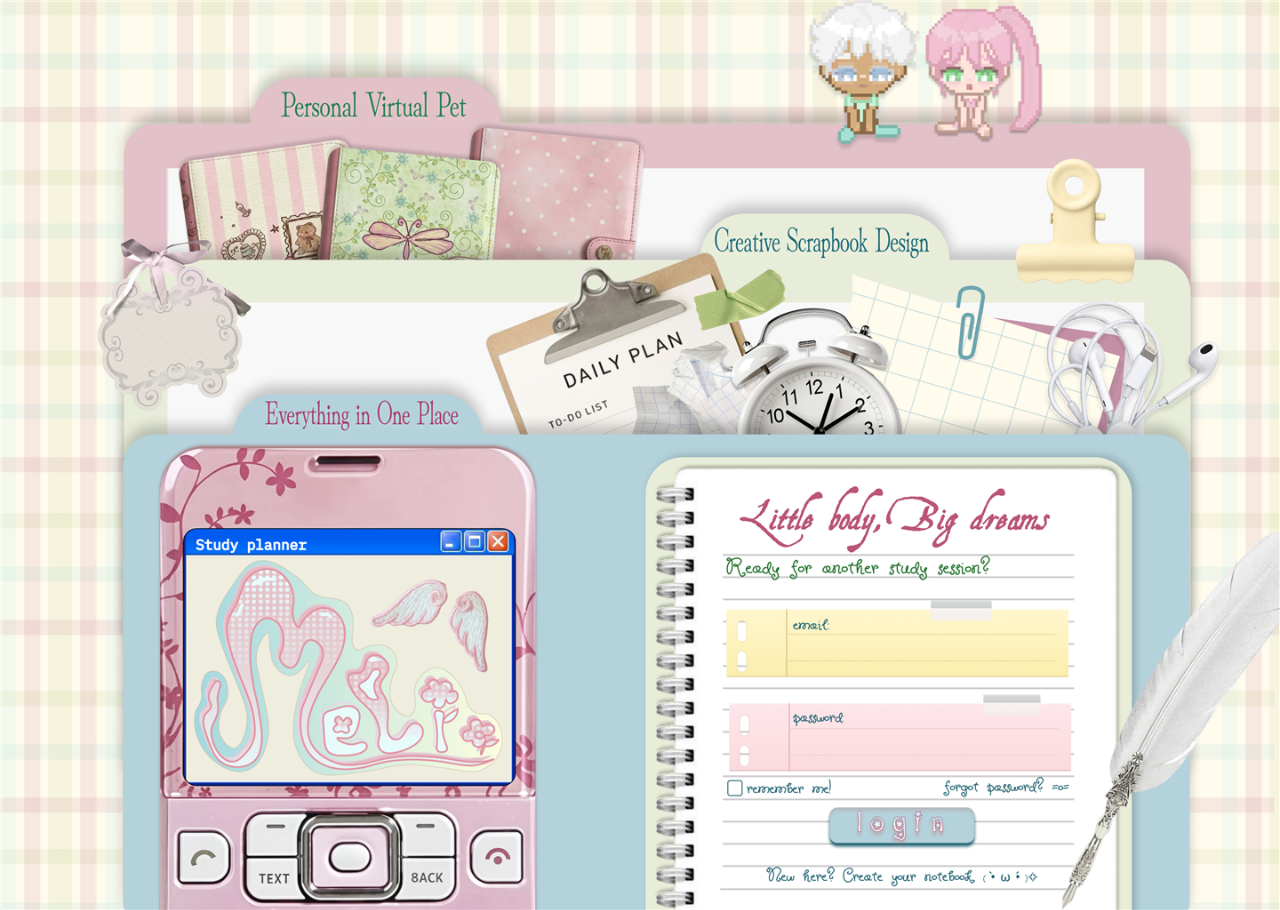
==== commit 1e135714: "Connect frontend to auth API" ====
--- a/frontend/index.html
+++ b/frontend/index.html
@@ -34,7 +34,7 @@
       <section class="dashboard-welcome" aria-labelledby="dashboard-title">
         <div class="dashboard-welcome__copy">
           <p class="dashboard-welcome__kicker" aria-hidden="true">Mely’s study journal <span>· Vol. 01</span></p>
-          <h1 id="dashboard-title">Haii, Mely!</h1>
+          <h1 id="dashboard-title">Haii!</h1>
           <p class="dashboard-welcome__subtitle">Ready to make today a little more productive?</p>
         </div>
         <aside class="quote-note" aria-label="Daily encouragement">
@@ -50,7 +50,8 @@
           </header>
           <div class="buddy-content">
             <div class="buddy-avatar">
-              <img src="assets/images/pet/pet1.png" alt="Your pixel-art study buddy">
+              <img src="assets/images/pet/pet1.png" alt="Your pixel-art study buddy"
+                onerror="this.onerror=null; this.src='assets/images/pet/dashboard%20pet.png'">
             </div>
             <div class="buddy-details">
               <h3>Mochi</h3>
